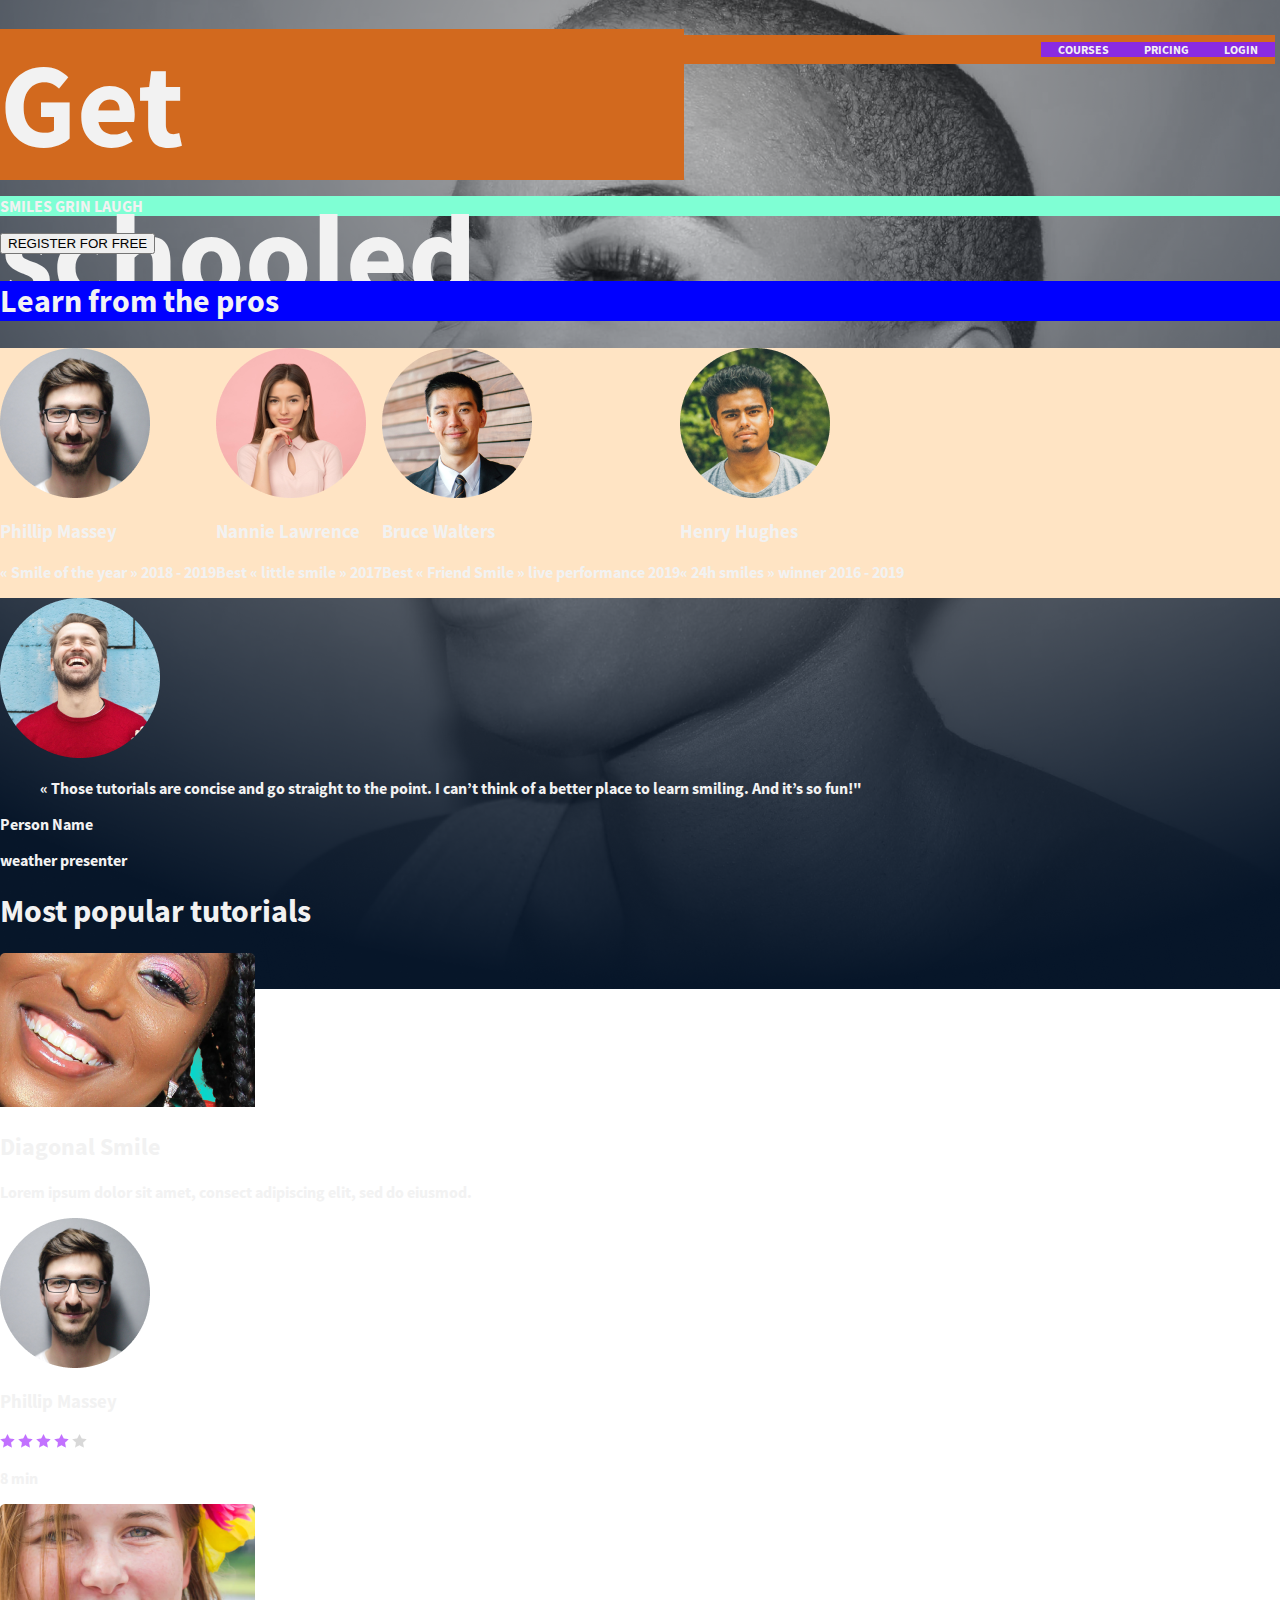
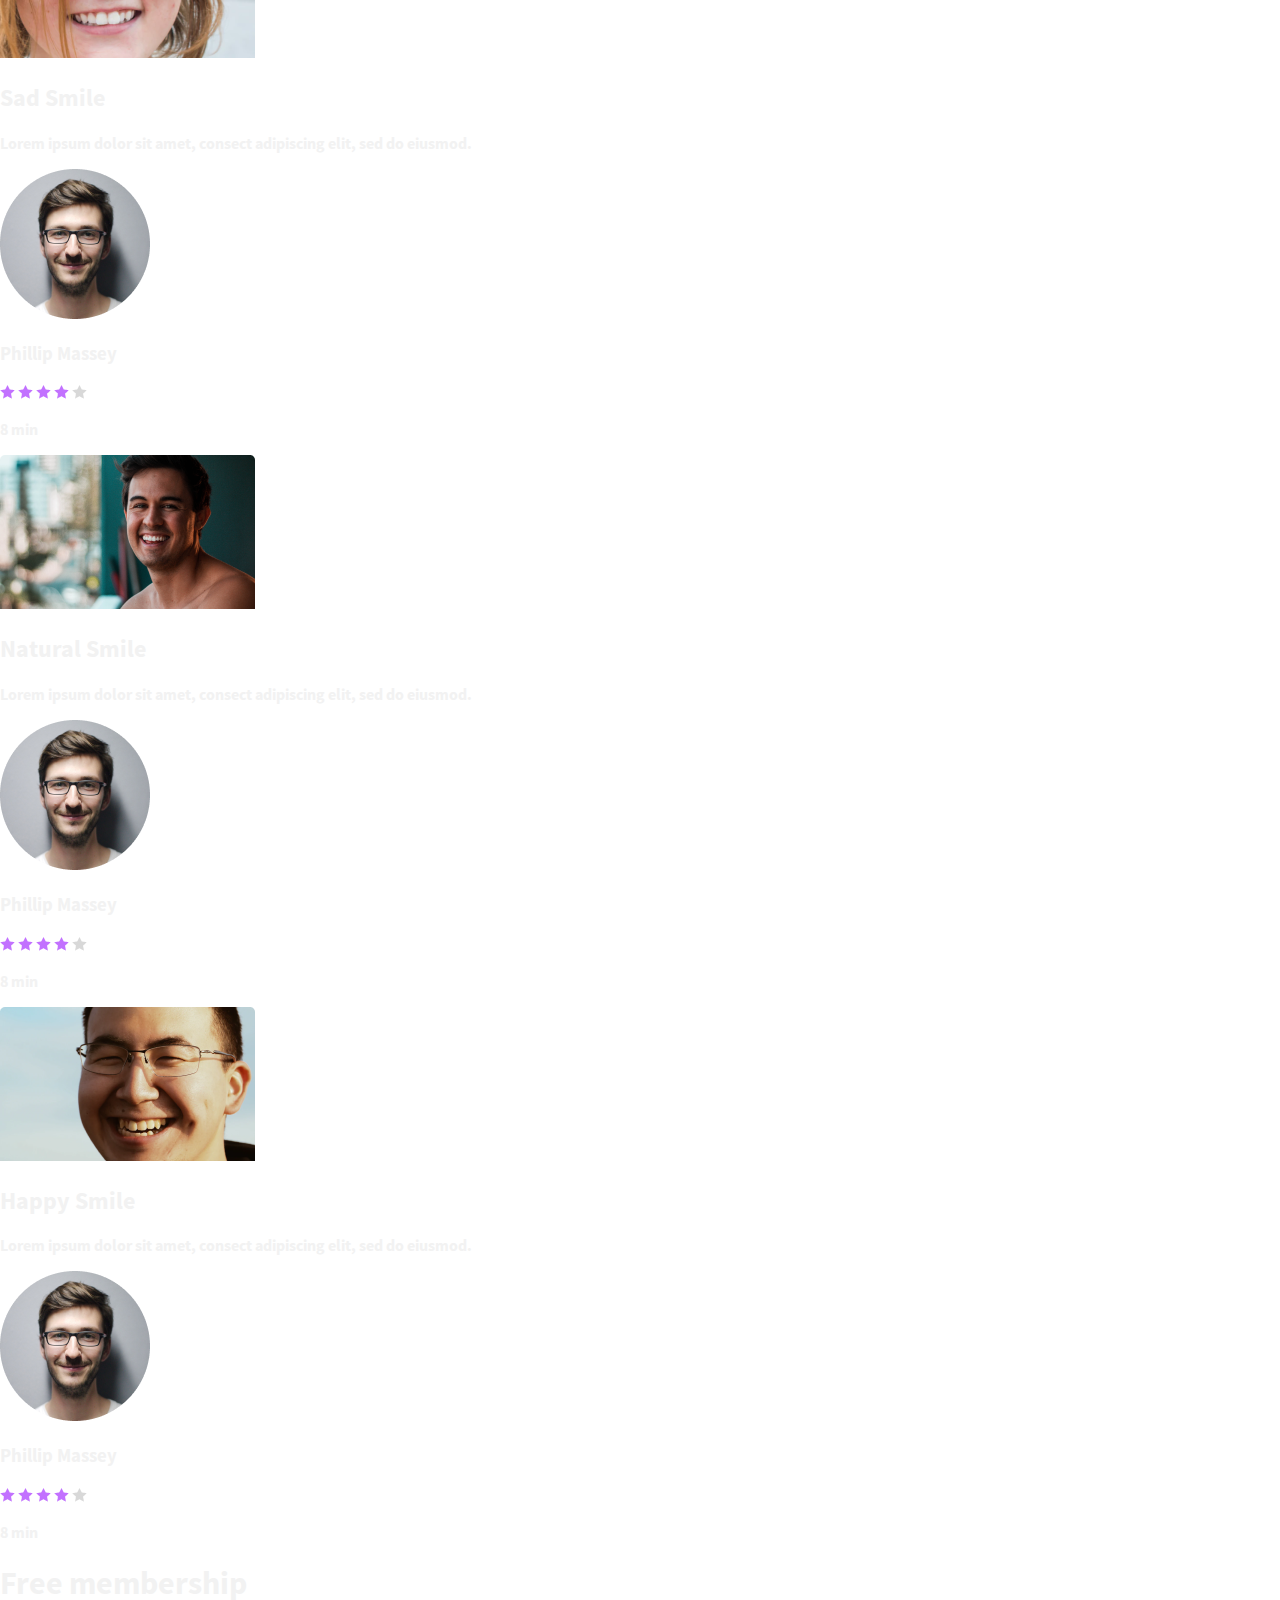
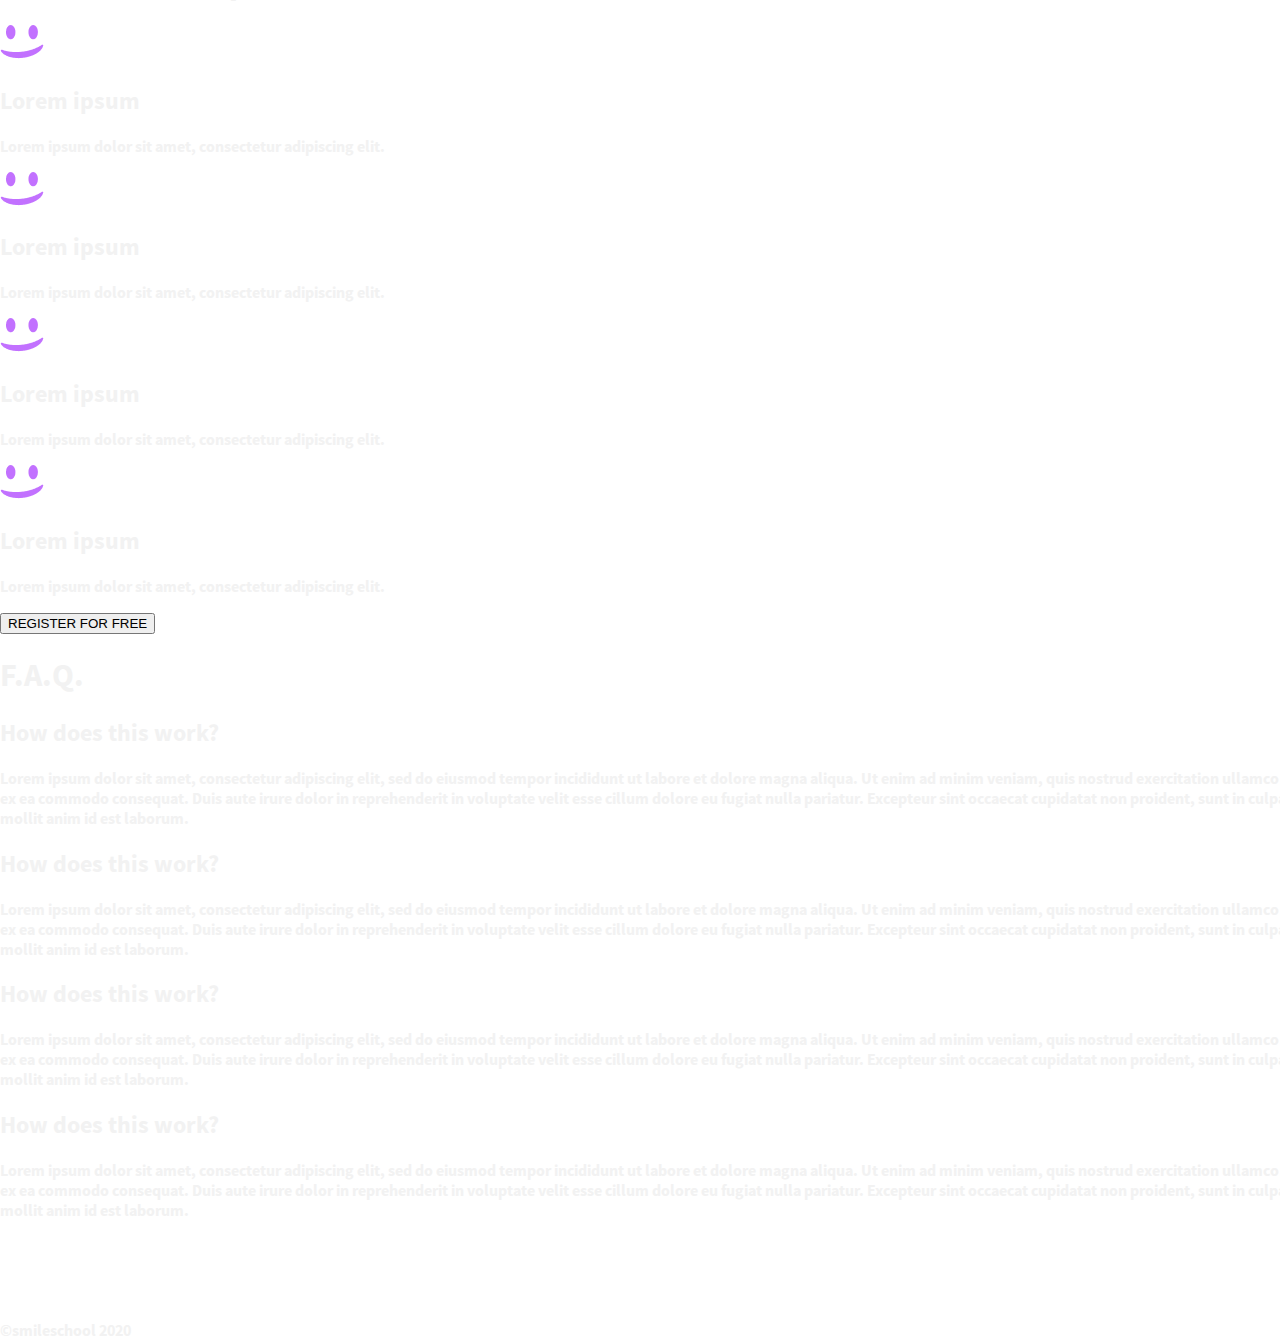
==== css_advanced/index.html @ f4c6dc1b "update styles.css and html for header and banner" ====
<!DOCTYPE html>
<html lang="fr" dir="ltr">

<head>
        <title>Smile School</title>
        <link rel="stylesheet" href="styles.css">
</head>

<body>

    <header class="header">
        <div>
            <!-- Logo -->
            <a href=https://www.figma.com/file/XrEAsu1vQj5fhVaNG38d2W/Homepage?type=design&node-id=0-1&mode=design title="Logo" target="_blank"> <img src="./img/logo.png"/></a>
            </a>
        </div>

        <div class="menu">
            <!-- Link1 -->
            <a href="https://www.holbertonschool.fr/programme/specialisations" target="_blank">COURSES</a>
            <!-- Link2 -->
            <a href="https://www.holbertonschool.fr/emploi-financement" target="_blank">PRICING</a>
            <!-- Link3 -->
            <a href="https://www.holbertonschool.fr/rejoindre-laventure" target="_blank">LOGIN</a>
        </div>

    </header>

    <main>
        <section class="banner">
            <div>
                    <h1 class="title120">Get schooled</h1>
                    <p class="words">SMILES GRIN LAUGH</p>
                    <button class="register" type="button">REGISTER FOR FREE</button>
            </div>

            <div>
                    <h2 class="title32">Learn from the pros</h2>
                    <div class="pros">
                        <div>
                            <img src="./img/avatar.png" alt="Phillip Massey">
                            <h3>Phillip Massey</h3>
                            <p>« Smile of the year » 2018 - 2019</p>
                        </div>
                        <div>
                            <img src="./img/avatar (1).png" alt="Nannie Lawrence">
                            <h3>Nannie Lawrence</h3>
                            <p>Best « little smile » 2017</p>
                        </div>
                        <div>
                            <img src="./img/avatar (2).png" alt="Bruce Walters">
                            <h3>Bruce Walters</h3>
                            <p>Best « Friend Smile » live performance 2019</p>
                        </div>
                        <div>
                            <img src="./img/avatar (3).png" alt="Henry Hughes">
                            <h3>Henry Hughes</h3>
                            <p>« 24h smiles » winner 2016 - 2019</p>
                        </div>
                    </div>
            </div>
        </section>

        <section class="quote">
            <div>
                <img src="./img/avatar (4).png" alt="Person Name">
                <div>
                    <blockquote>« Those tutorials are concise and go straight to the point. I can’t think of a better place to learn smiling. And it’s so fun!"</blockquote>
                    <p>Person Name</p>
                    <p>weather presenter</p>
                </div>
            </div>
        </section>

        <section class="videos">

        <h1>Most popular tutorials</h1>
        <div>
            <div class="video">
                <img src="./img/preview.png" alt="Diagonal Smile">
                <h2>Diagonal Smile</h2>
                <p>Lorem ipsum dolor sit amet, consect adipiscing elit, sed do eiusmod.</p>
                <div class ="Author">
                    <img src="./img/avatar.png" alt="Phillip Massey">
                    <h3>Phillip Massey</h3>
                </div>
                <div class="rating">
                    <div class="img stars">
                        <img src="./img/Star_1.png" alt="Star_1">
                        <img src="./img/Star_2.png" alt="Star_2">
                        <img src="./img/Star_3.png" alt="Star_3">
                        <img src="./img/Star_4.png" alt="Star_4">
                        <img src="./img/Star_5.png" alt="Star_5">
                    </div>
                    <p>8 min</p>
                </div>
            </div>
            <div class="video">
                <img src="./img/preview (1).png" alt="Sad Smile">
                <h2>Sad Smile</h2>
                <p>Lorem ipsum dolor sit amet, consect adipiscing elit, sed do eiusmod.</p>
                <div class ="Author">
                    <img src="./img/avatar.png" alt="Phillip Massey">
                    <h3>Phillip Massey</h3>
                </div>
                <div class="rating">
                    <div class="img stars">
                        <img src="./img/Star_1.png" alt="Star_1">
                        <img src="./img/Star_2.png" alt="Star_2">
                        <img src="./img/Star_3.png" alt="Star_3">
                        <img src="./img/Star_4.png" alt="Star_4">
                        <img src="./img/Star_5.png" alt="Star_5">
                    </div>
                    <p>8 min</p>
                </div>
            </div>
            <div class="video">
                <img src="./img/preview (2).png" alt="Natural Smile">
                <h2>Natural Smile</h2>
                <p>Lorem ipsum dolor sit amet, consect adipiscing elit, sed do eiusmod.</p>
                <div class ="Author">
                    <img src="./img/avatar.png" alt="Phillip Massey">
                    <h3>Phillip Massey</h3>
                </div>
                <div class="rating">
                    <div class="img stars">
                        <img src="./img/Star_1.png" alt="Star_1">
                        <img src="./img/Star_2.png" alt="Star_2">
                        <img src="./img/Star_3.png" alt="Star_3">
                        <img src="./img/Star_4.png" alt="Star_4">
                        <img src="./img/Star_5.png" alt="Star_5">
                    </div>
                    <p>8 min</p>
                </div>
            </div> 
            <div class="video">
                <img src="./img/preview (3).png" alt="Happy Smile">
                <h2>Happy Smile</h2>
                <p>Lorem ipsum dolor sit amet, consect adipiscing elit, sed do eiusmod.</p>
                <div class ="Author">
                    <img src="./img/avatar.png" alt="Phillip Massey">
                    <h3>Phillip Massey</h3>
                </div>
                <div class="rating">
                    <div class="img stars">
                        <img src="./img/Star_1.png" alt="Star_1">
                        <img src="./img/Star_2.png" alt="Star_2">
                        <img src="./img/Star_3.png" alt="Star_3">
                        <img src="./img/Star_4.png" alt="Star_4">
                        <img src="./img/Star_5.png" alt="Star_5">
                    </div>
                    <p>8 min</p>
                </div>
            </div>
        </div>
        </section>

        <section class="membership">
            <h1>Free membership</h1>
            <div class="large_block">
                <div class="small_block">
                    <img src="./img/smile.png" alt="Smile">
                    <h2>Lorem ipsum</h2>
                    <p>Lorem ipsum dolor sit amet, consectetur adipiscing elit.</p>
                </div>
                <div class="small_block">
                    <img src="./img/smile.png" alt="Smile">
                    <h2>Lorem ipsum</h2>
                    <p>Lorem ipsum dolor sit amet, consectetur adipiscing elit.</p>
                </div>
                <div class="small_block">
                    <img src="./img/smile.png" alt="Smile">
                    <h2>Lorem ipsum</h2>
                    <p>Lorem ipsum dolor sit amet, consectetur adipiscing elit.</p>
                </div>
                <div class="small_block">
                    <img src="./img/smile.png" alt="Smile">
                    <h2>Lorem ipsum</h2>
                    <p>Lorem ipsum dolor sit amet, consectetur adipiscing elit.</p>
                </div>
            </div>
            <button class="register" type="button">REGISTER FOR FREE</button>
        </section>

        <section class="FAQ">
            <h1>F.A.Q.</h1>
            <div class="row_block">
                <div class="item_block">
                    <h2>How does this work?</h2>
                    <p>Lorem ipsum dolor sit amet, consectetur adipiscing elit, sed do eiusmod tempor incididunt ut labore et dolore magna aliqua. Ut enim ad minim veniam, quis nostrud exercitation ullamco laboris nisi ut aliquip ex ea commodo consequat. Duis aute irure dolor in reprehenderit in voluptate velit esse cillum dolore eu fugiat nulla pariatur. Excepteur sint occaecat cupidatat non proident, sunt in culpa qui officia deserunt mollit anim id est laborum.</p>
                </div>
                <div class="item_block">
                    <h2>How does this work?</h2>
                    <p>Lorem ipsum dolor sit amet, consectetur adipiscing elit, sed do eiusmod tempor incididunt ut labore et dolore magna aliqua. Ut enim ad minim veniam, quis nostrud exercitation ullamco laboris nisi ut aliquip ex ea commodo consequat. Duis aute irure dolor in reprehenderit in voluptate velit esse cillum dolore eu fugiat nulla pariatur. Excepteur sint occaecat cupidatat non proident, sunt in culpa qui officia deserunt mollit anim id est laborum.</p>
                </div>
            </div>
            <div class="row_block">
                <div class="item_block">
                    <h2>How does this work?</h2>
                    <p>Lorem ipsum dolor sit amet, consectetur adipiscing elit, sed do eiusmod tempor incididunt ut labore et dolore magna aliqua. Ut enim ad minim veniam, quis nostrud exercitation ullamco laboris nisi ut aliquip ex ea commodo consequat. Duis aute irure dolor in reprehenderit in voluptate velit esse cillum dolore eu fugiat nulla pariatur. Excepteur sint occaecat cupidatat non proident, sunt in culpa qui officia deserunt mollit anim id est laborum.</p>
                </div>
                <div class="item_block">
                    <h2>How does this work?</h2>
                    <p>Lorem ipsum dolor sit amet, consectetur adipiscing elit, sed do eiusmod tempor incididunt ut labore et dolore magna aliqua. Ut enim ad minim veniam, quis nostrud exercitation ullamco laboris nisi ut aliquip ex ea commodo consequat. Duis aute irure dolor in reprehenderit in voluptate velit esse cillum dolore eu fugiat nulla pariatur. Excepteur sint occaecat cupidatat non proident, sunt in culpa qui officia deserunt mollit anim id est laborum.</p>
                </div>
            </div>
        </section>
    </main>
    <footer class="footer">
        <div class="footer_block">
            <div class="footer_content">
                <img src="./img/logo.png" alt="logo">
                <div class="social_network">
                    <a href="https://www.facebook.com/"><img src="./img/Combined Shape.png" alt="facebook"></a>
                    <a href="https://twitter.com/"><img src="./img/Combined Shape (1).png" alt="twitter"></a>
                    <a href="https://www.instagram.com/"><img src="./img/Instagram_White.png" alt="instagram"></a>
                </div>
                <p>©smileschool 2020</p>
            </div>
        </div>
    </footer>
</body>

</html>
---- css_advanced/styles.css ----
@font-face { font-family: Source Sans Pro; src: url('./fonts/SourceSansPro-Bold.otf'); }
@font-face { font-family: SpinCycle; src: url('./fonts/spincycle_ot.otf'); }


body {
    background-image: url(./img/Object.png);
    background-repeat: no-repeat;
    height: 1093px;
    width: 1440px;
    font-family: 'Source Sans Pro';
    color: #F2F2F2;
    margin: 0 auto;
}

header {
    display: flex;
    position: relative;
    justify-content: space-between;
    top:35.02px;
    left:171.59px;
    width:1103.41px;
    height: 29.46px;
    background-color:chocolate;
}

header a {
    text-decoration: none;
    font-family: 'Source Sans Pro';
    color: #F2F2F2;
    font-size: 12px;
}

header .menu {
    height:15px;
    width: 234px;
    display: flex;
    justify-content: space-around;
    background-color: blueviolet;
    place-self: center end;
}


.banner {
    display: flex;
    justify-content: center;
    position: relative;
    /*background-color: blueviolet;*/
    flex-direction: column;
}

.banner .title120 {
    margin-top: 0px;
    margin-bottom: 0px;
    top: 220px;
    left: 377px;
    width: 684px;
    height: 151px;
    font-size: 120px;
    background-color:chocolate;
}

.banner .words{
    background-color: aquamarine;
}

.banner .pros{
    display: flex;
    background-color: bisque;
    flex-direction:row;
}

.banner .title32 {
    font-size: 32px;
    background-color: blue;
}
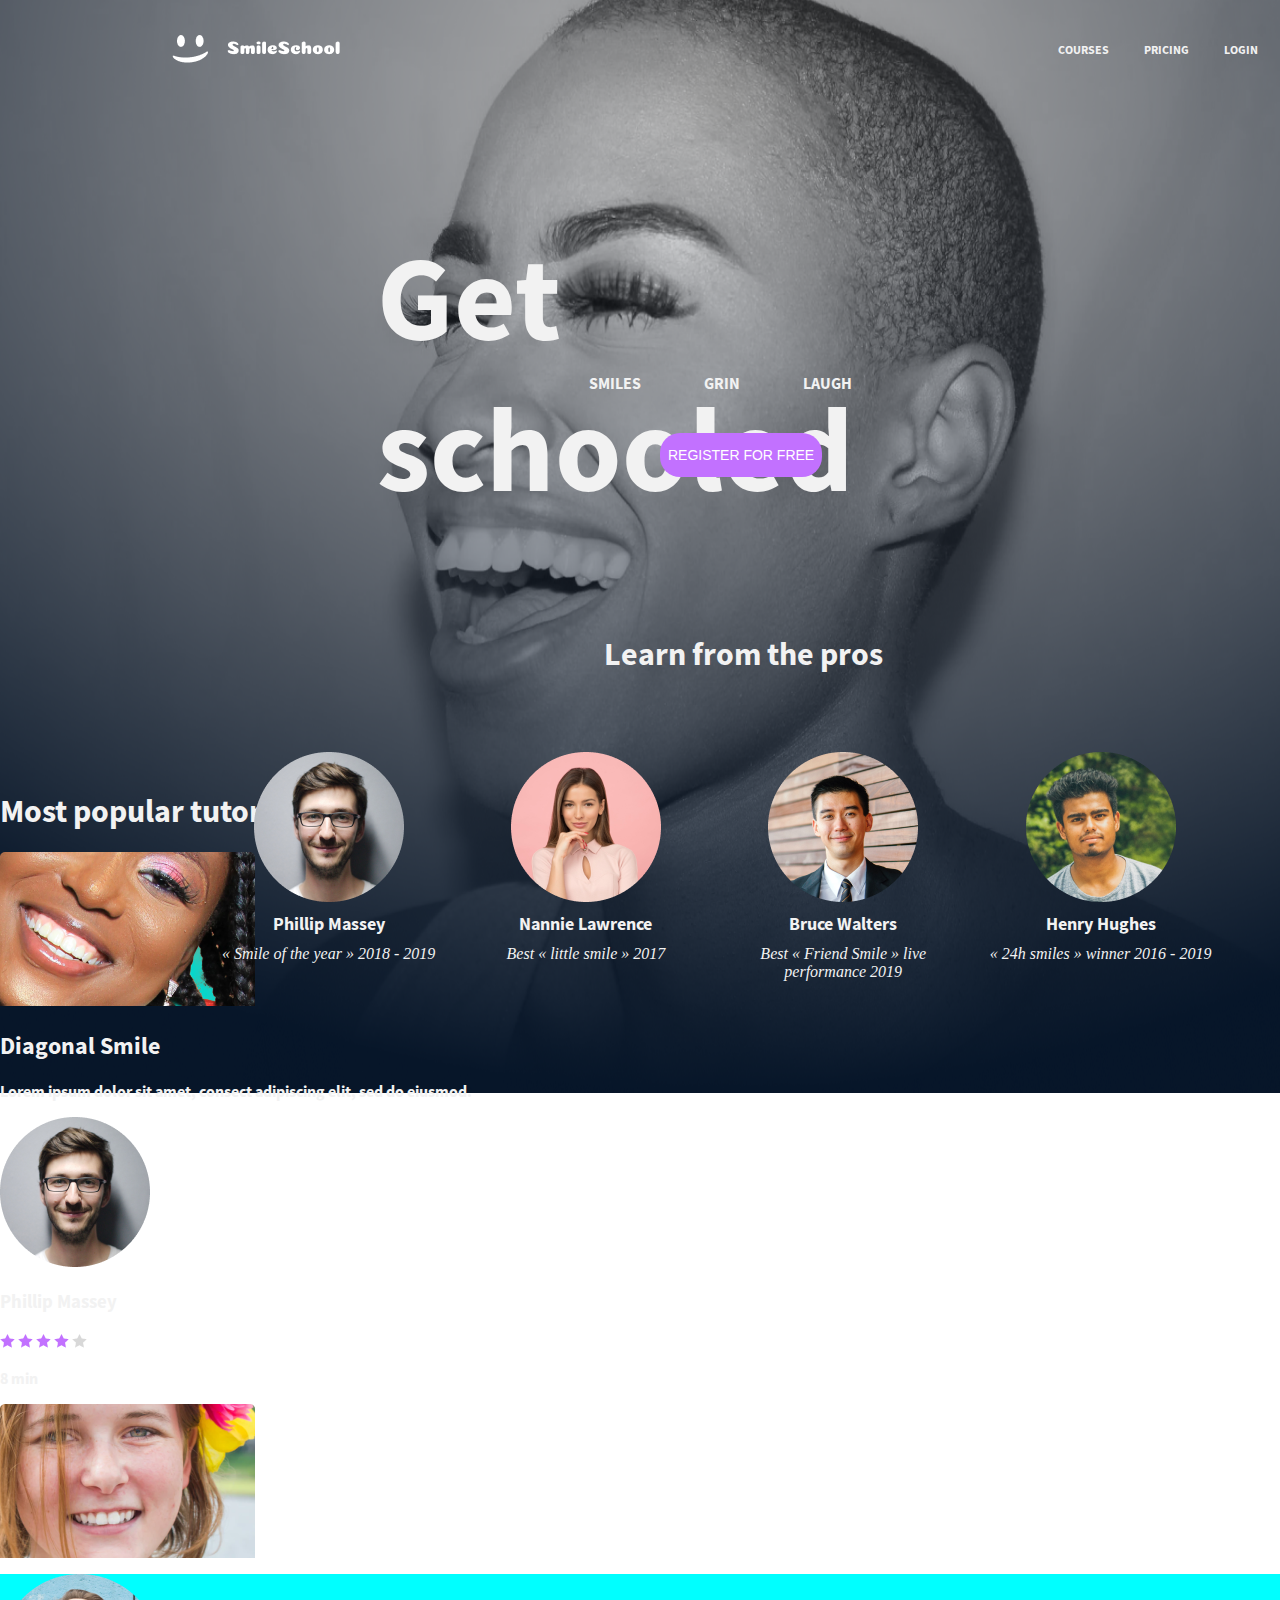
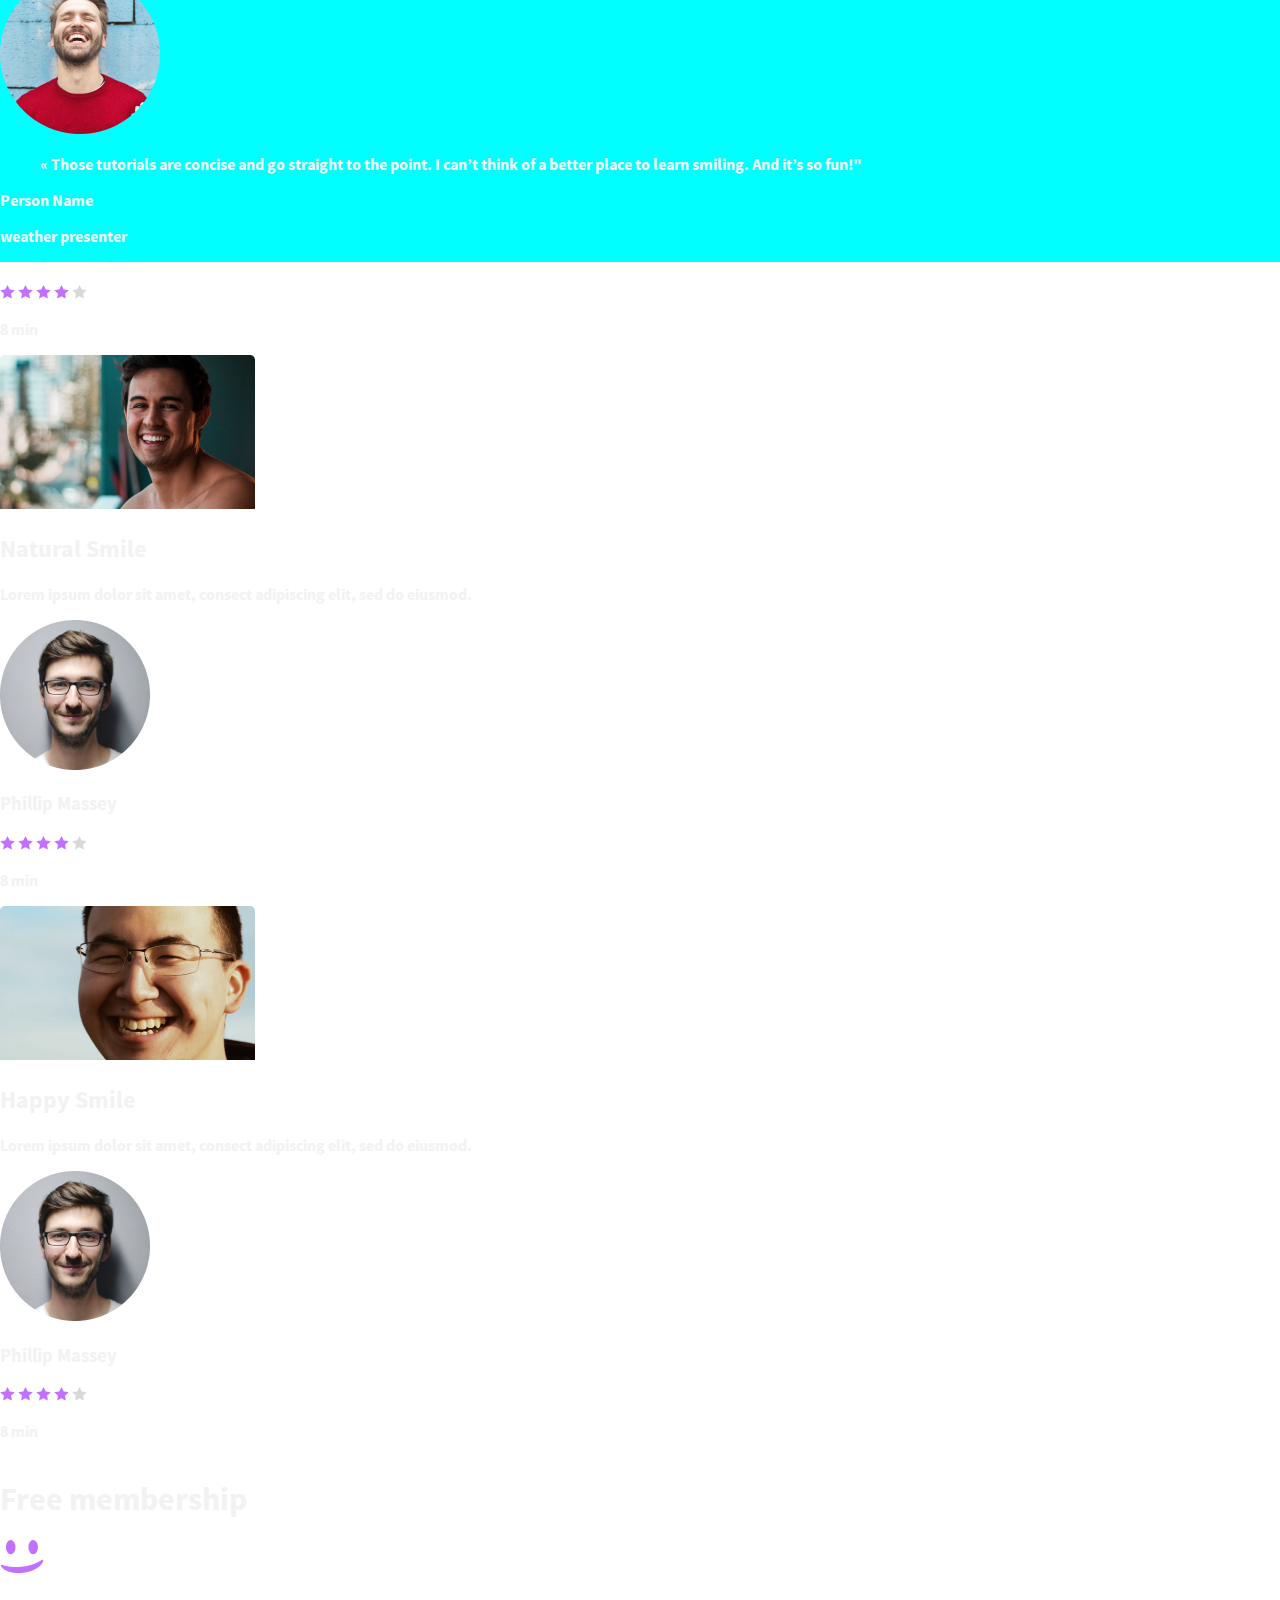
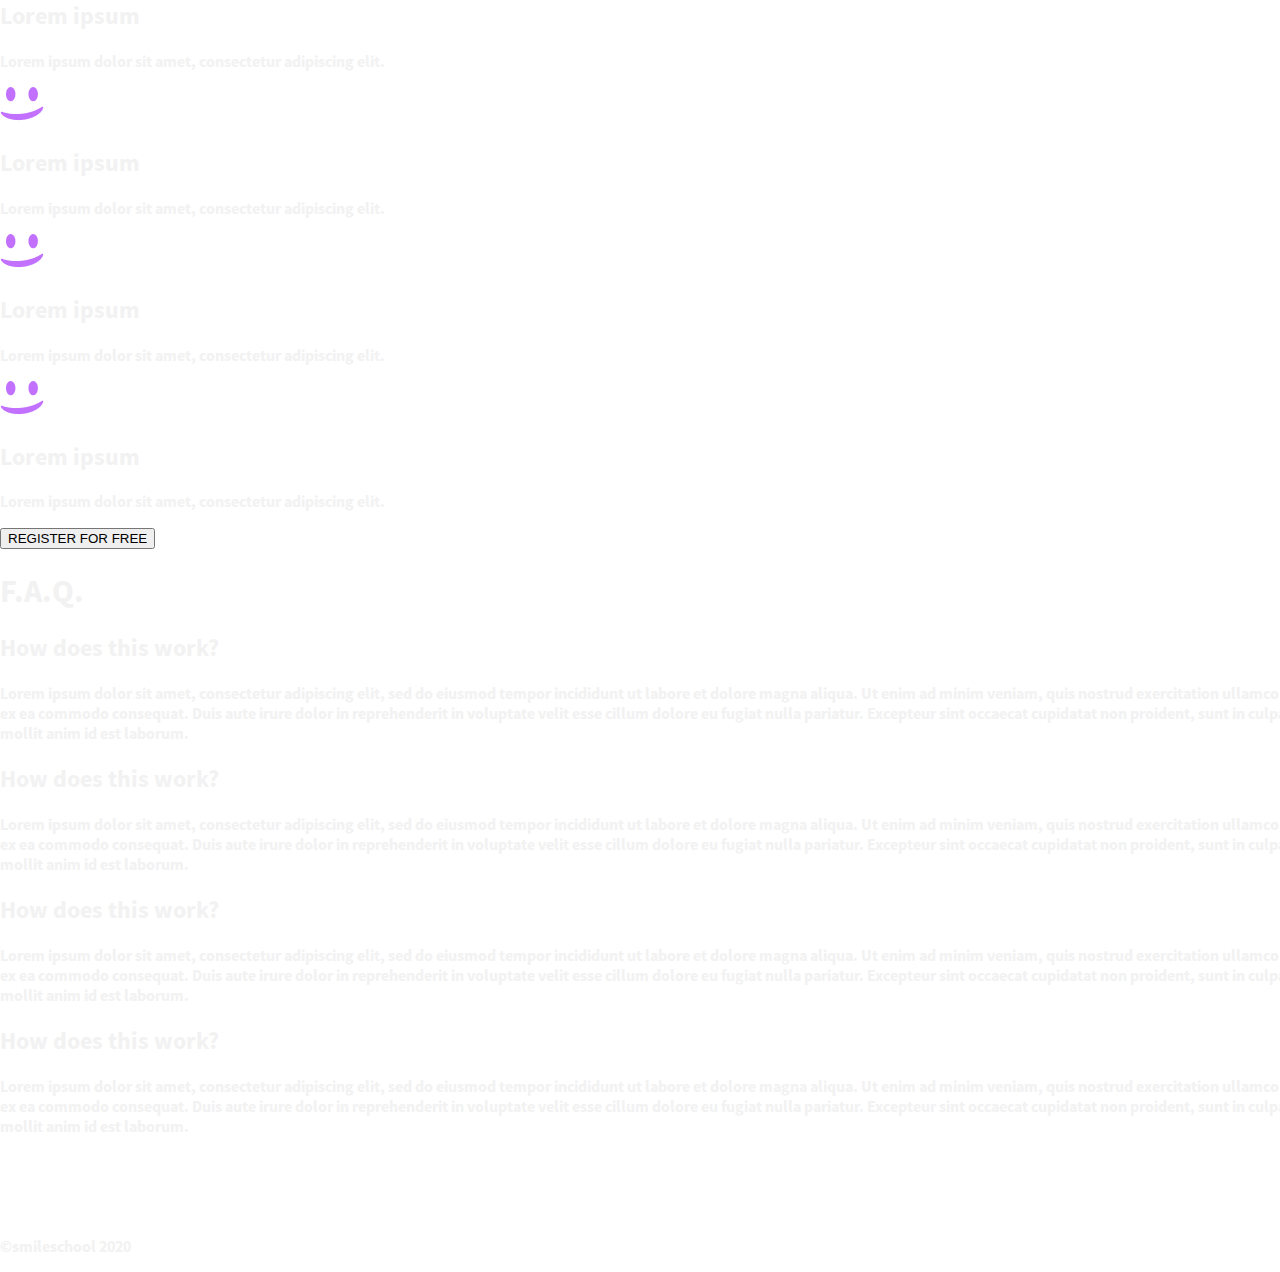
==== commit e990a2d0: "update ifiles for styles of header and banner" ====
--- a/css_advanced/index.html
+++ b/css_advanced/index.html
@@ -28,7 +28,7 @@
 
     <main>
         <section class="banner">
-            <div>
+            <div class="top">
                     <h1 class="title120">Get schooled</h1>
                     <p class="words">SMILES GRIN LAUGH</p>
                     <button class="register" type="button">REGISTER FOR FREE</button>
@@ -37,23 +37,23 @@
             <div>
                     <h2 class="title32">Learn from the pros</h2>
                     <div class="pros">
-                        <div>
-                            <img src="./img/avatar.png" alt="Phillip Massey">
+                        <div class="pro0">
+                            <img src="./img/avatar.png" class="img_pro">
                             <h3>Phillip Massey</h3>
                             <p>« Smile of the year » 2018 - 2019</p>
                         </div>
-                        <div>
-                            <img src="./img/avatar (1).png" alt="Nannie Lawrence">
+                        <div class="pro1">
+                            <img src="./img/avatar (1).png" class="img_pro">
                             <h3>Nannie Lawrence</h3>
                             <p>Best « little smile » 2017</p>
                         </div>
-                        <div>
-                            <img src="./img/avatar (2).png" alt="Bruce Walters">
+                        <div class="pro2">
+                            <img src="./img/avatar (2).png" class="img_pro">
                             <h3>Bruce Walters</h3>
                             <p>Best « Friend Smile » live performance 2019</p>
                         </div>
-                        <div>
-                            <img src="./img/avatar (3).png" alt="Henry Hughes">
+                        <div class="pro3">
+                            <img src="./img/avatar (3).png" class="img_pro">
                             <h3>Henry Hughes</h3>
                             <p>« 24h smiles » winner 2016 - 2019</p>
                         </div>
--- a/css_advanced/styles.css
+++ b/css_advanced/styles.css
@@ -5,11 +5,17 @@
 body {
     background-image: url(./img/Object.png);
     background-repeat: no-repeat;
-    height: 1093px;
-    width: 1440px;
+    background-size: 1440px 1093px;
     font-family: 'Source Sans Pro';
     color: #F2F2F2;
-    margin: 0 auto;
+    margin: 0px;
+}
+
+main {
+    width: 1440px;
+    display: flex;
+    flex-direction: column;
+    position: relative;
 }
 
 header {
@@ -20,11 +26,11 @@
     left:171.59px;
     width:1103.41px;
     height: 29.46px;
-    background-color:chocolate;
 }
 
+a {text-decoration: none;}  
+
 header a {
-    text-decoration: none;
     font-family: 'Source Sans Pro';
     color: #F2F2F2;
     font-size: 12px;
@@ -35,41 +41,104 @@
     width: 234px;
     display: flex;
     justify-content: space-around;
-    background-color: blueviolet;
     place-self: center end;
 }
 
-
 .banner {
-    display: flex;
-    justify-content: center;
     position: relative;
-    /*background-color: blueviolet;*/
-    flex-direction: column;
+    top: 193px;
+    left: 0px;
+    margin: 0px;
+    padding: 0px;
 }
 
 .banner .title120 {
-    margin-top: 0px;
-    margin-bottom: 0px;
-    top: 220px;
+    position: relative;
     left: 377px;
+    margin: 0px;
     width: 684px;
     height: 151px;
     font-size: 120px;
-    background-color:chocolate;
+    font-weight: 700;
 }
 
-.banner .words{
-    background-color: aquamarine;
+.banner .words {
+    text-align: center;
+    margin: 0;
+    word-spacing: 60px;
+    margin-top: 0px;
+    font-size: 16px;
+    font-weight: bold;
+}
+
+.banner .register {
+    position: relative;
+    align-items: center;
+    top: 40px;
+    left: 660.08px;
+    width: 162px;
+    height: 44px;
+    font-size: 14px;
+    margin: 0px;
+    border: 0px;
+    border-radius: 20px;
+    padding: 0px;
+    color: #FFFFFF;
+    background-color: #C271FF;
+
+}
+
+.banner .title32 {
+    text-align: center;
+    top: 412px;
+    left: 562.58px;
+    position: absolute;
+    margin: 0px;
+    height: 40px;
+    width: 361px;
+    font-size: 32px;
 }
 
 .banner .pros{
     display: flex;
-    background-color: bisque;
-    flex-direction:row;
+    justify-content: space-between;
+    position: relative;
+    top: 315px;
+    left: 210.08px;
+    height: 237px;
+    width: 1009px;
 }
 
-.banner .title32 {
-    font-size: 32px;
-    background-color: blue;
+.banner .pros .pro0, .pro1, .pro2, .pro3 {
+    text-align: center;
+    display: flex;
+    flex-direction: column;
+    align-items: center;
+    justify-content: space-between;
+    width: 237px;
+    height: 150px;
+}
+
+.pros p {
+    margin: 0px;
+    padding: 0px;
+    font-size: 16px;
+    font-style: italic;
+    font-weight: 100;
+    font-family: 'Source Sans Pro Light';
+}
+
+.pros h3 {
+    margin: 10px;
+    padding: 0px;
+    font-size: 18px;
+}
+
+.quote {
+    display:flex;
+    flex-direction: rows;
+    background-color: aqua;
+    top: 1093px;
+    position:relative;
+    margin:0px;
 }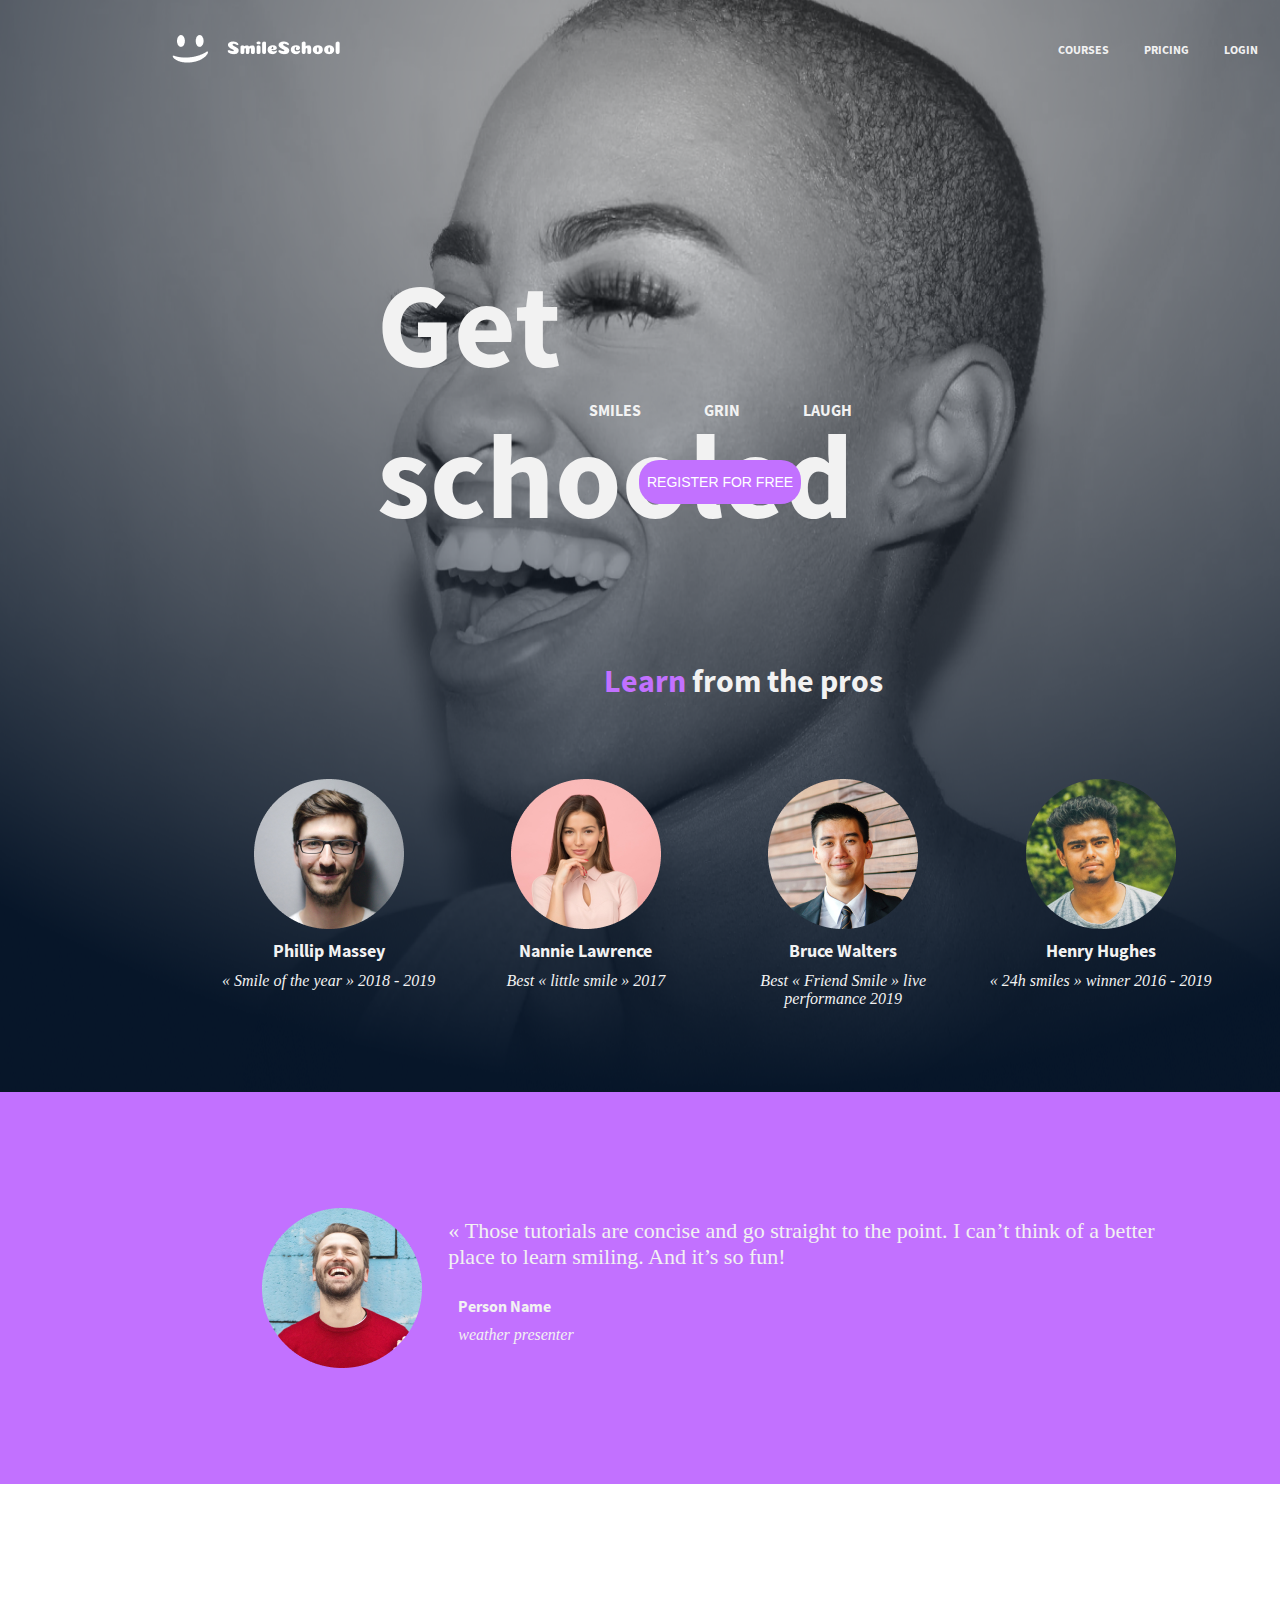
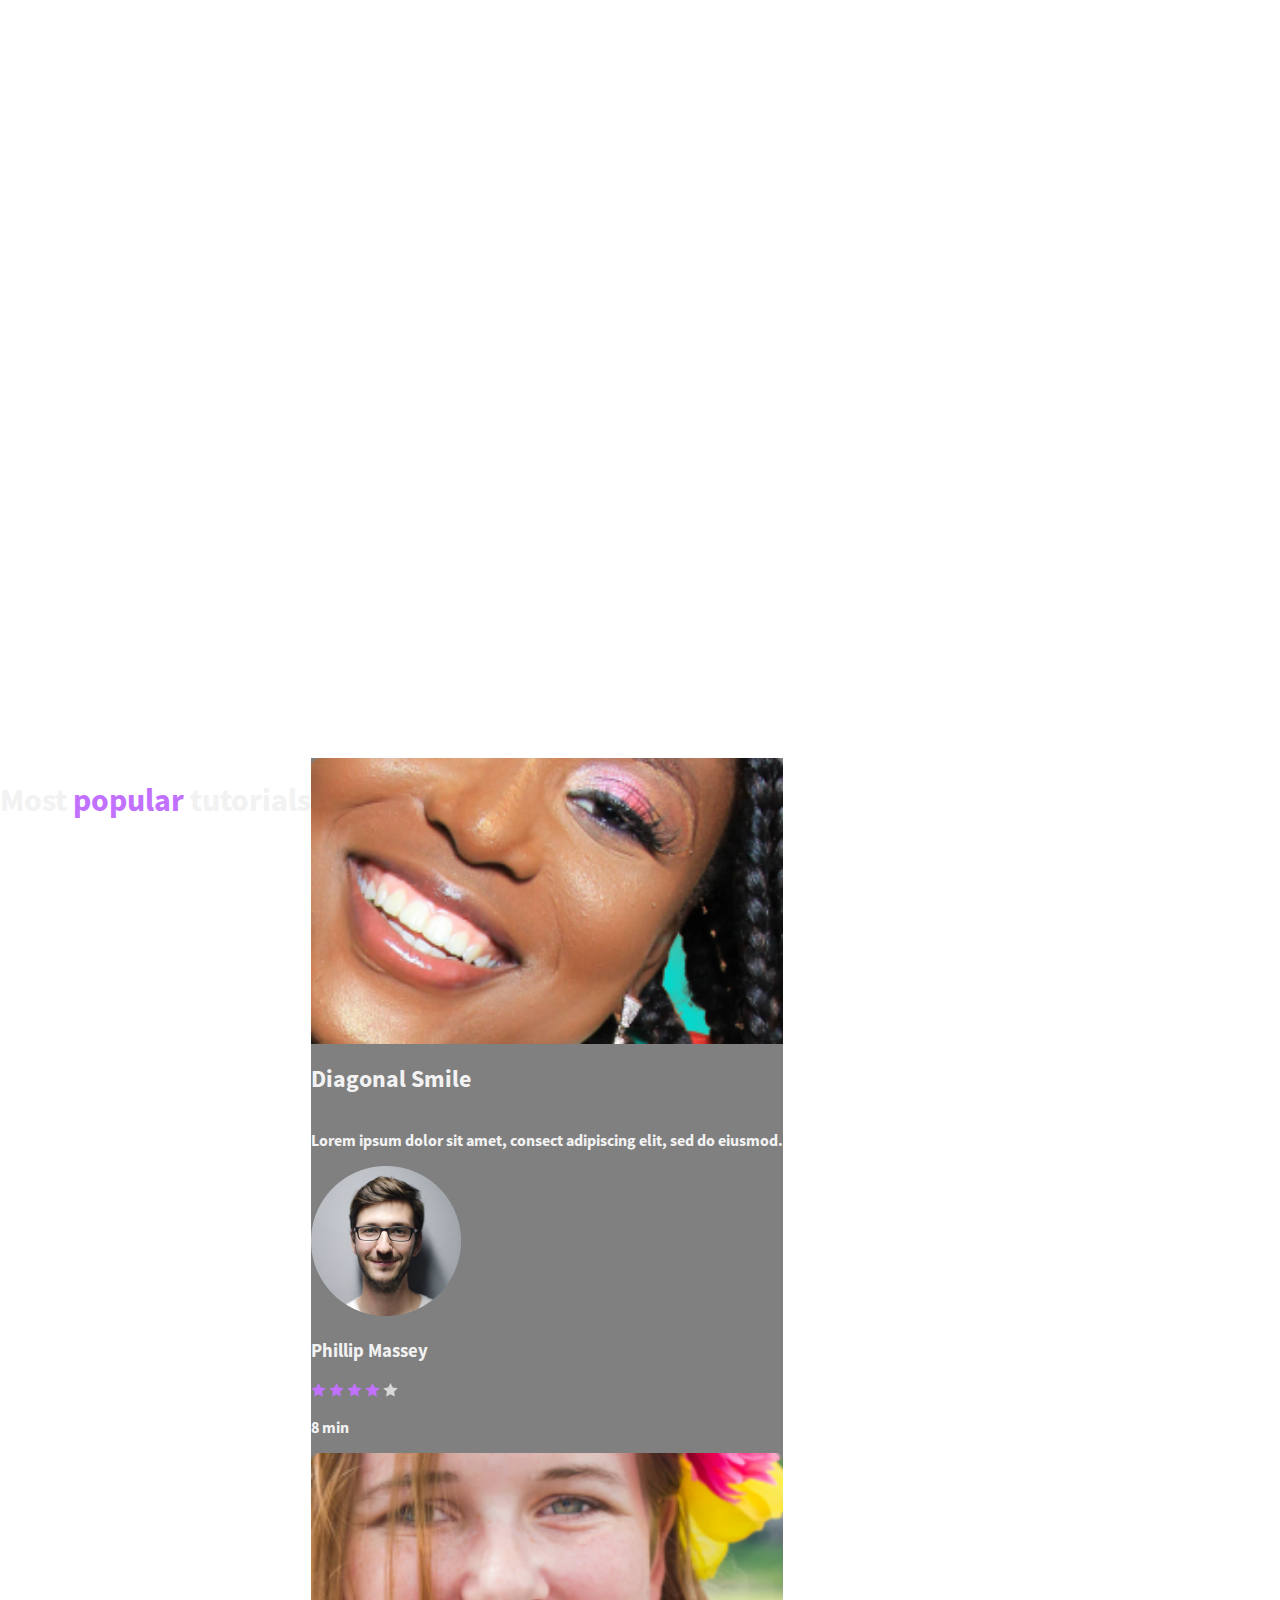
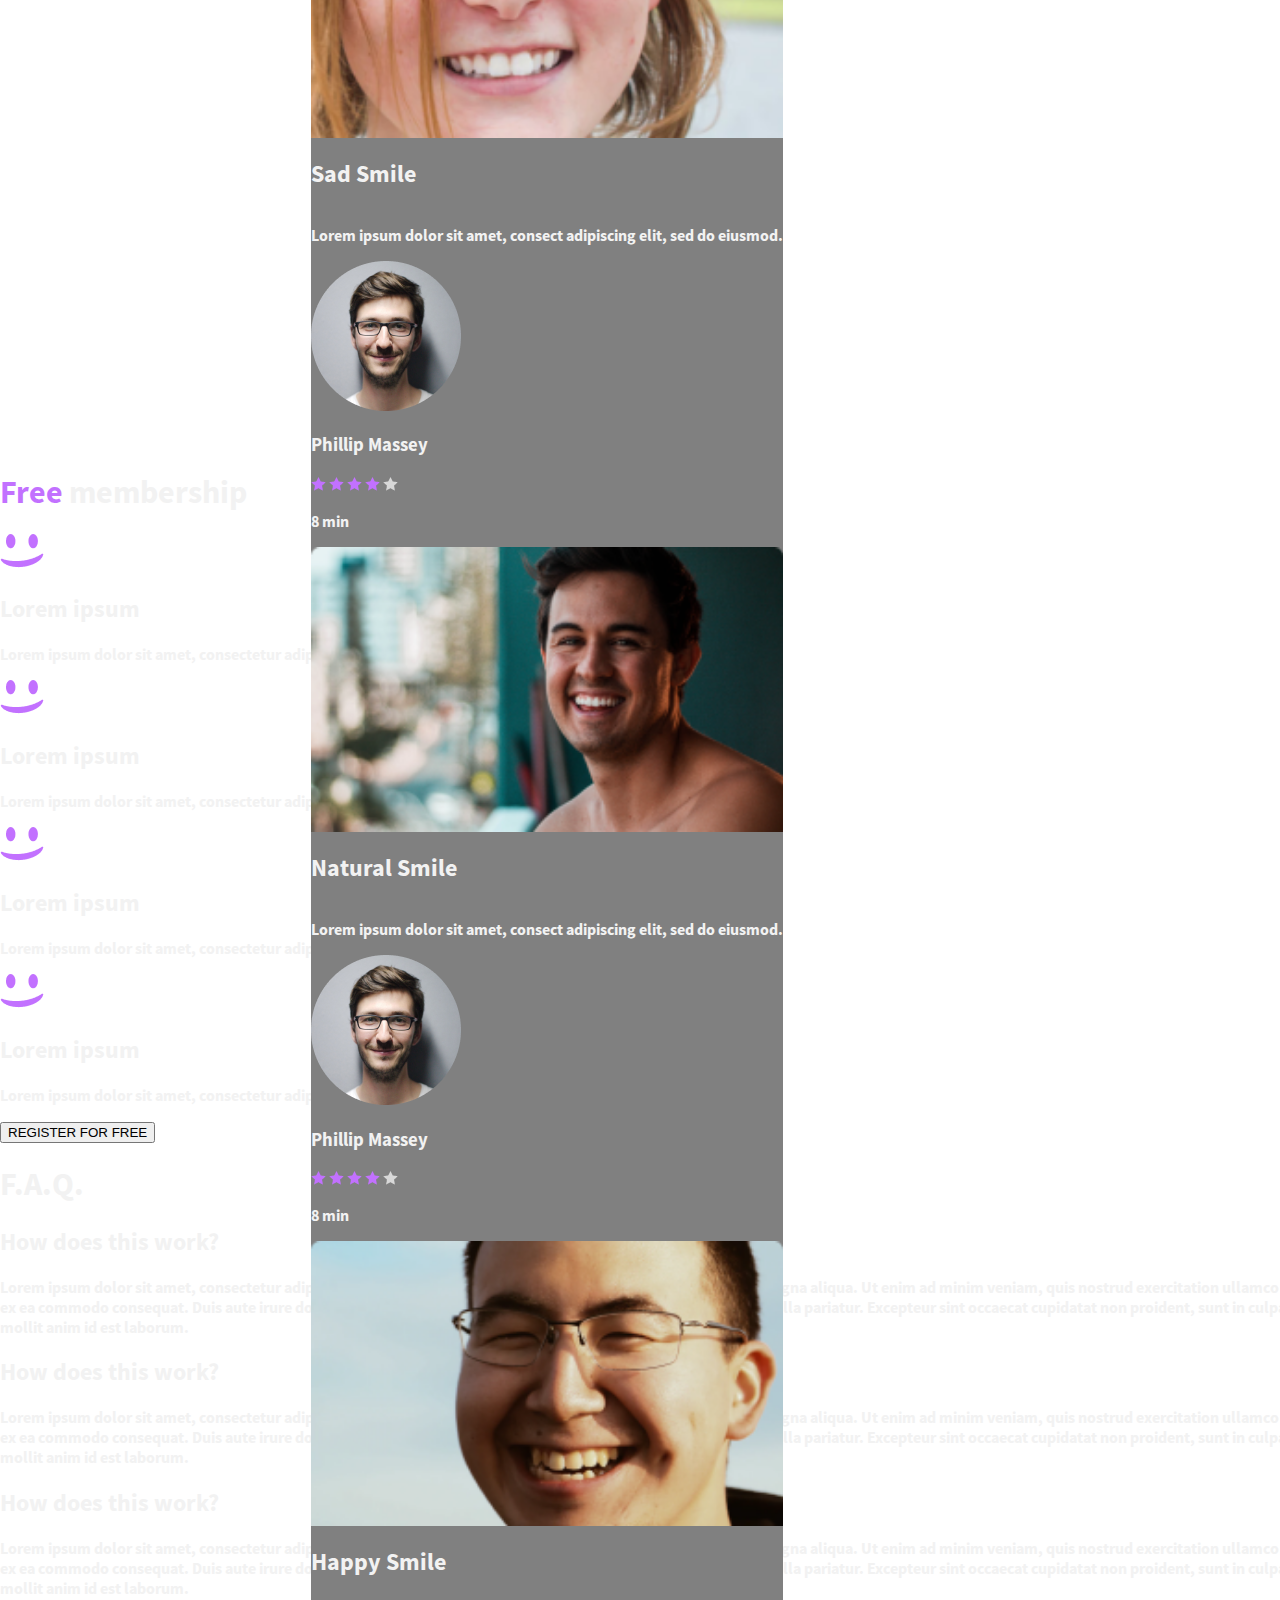
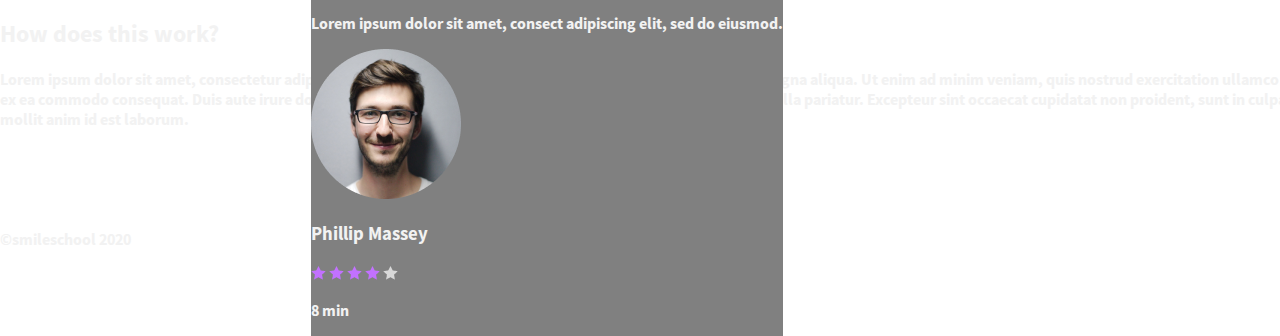
==== commit 3ba91e58: "add style for quote and correct small thing in header" ====
--- a/css_advanced/index.html
+++ b/css_advanced/index.html
@@ -35,7 +35,7 @@
             </div>
 
             <div>
-                    <h2 class="title32">Learn from the pros</h2>
+                    <h2 class="title32"><span>Learn</span> from the pros</h2>
                     <div class="pros">
                         <div class="pro0">
                             <img src="./img/avatar.png" class="img_pro">
@@ -62,19 +62,19 @@
         </section>
 
         <section class="quote">
-            <div>
-                <img src="./img/avatar (4).png" alt="Person Name">
-                <div>
-                    <blockquote>« Those tutorials are concise and go straight to the point. I can’t think of a better place to learn smiling. And it’s so fun!"</blockquote>
-                    <p>Person Name</p>
-                    <p>weather presenter</p>
+            <div class="img_and_text">
+                <img src="./img/avatar (4).png" class="weather_presenter">
+                <div class="text">
+                    <blockquote class="blockquote">« Those tutorials are concise and go straight to the point. I can’t think of a better place to learn smiling. And it’s so fun!</blockquote>
+                    <p class="person_name">Person Name</p>
+                    <p class="job"><i>weather presenter</i></p>
                 </div>
             </div>
         </section>
 
         <section class="videos">
 
-        <h1>Most popular tutorials</h1>
+        <h1>Most <span>popular</span> tutorials</h1>
         <div>
             <div class="video">
                 <img src="./img/preview.png" alt="Diagonal Smile">
@@ -156,7 +156,7 @@
         </section>
 
         <section class="membership">
-            <h1>Free membership</h1>
+            <h1><span>Free</span> membership</h1>
             <div class="large_block">
                 <div class="small_block">
                     <img src="./img/smile.png" alt="Smile">
--- a/css_advanced/styles.css
+++ b/css_advanced/styles.css
@@ -9,6 +9,7 @@
     font-family: 'Source Sans Pro';
     color: #F2F2F2;
     margin: 0px;
+    width: 1440px
 }
 
 main {
@@ -46,7 +47,7 @@
 
 .banner {
     position: relative;
-    top: 193px;
+    top: 220px;
     left: 0px;
     margin: 0px;
     padding: 0px;
@@ -75,7 +76,7 @@
     position: relative;
     align-items: center;
     top: 40px;
-    left: 660.08px;
+    left: 639.08px;
     width: 162px;
     height: 44px;
     font-size: 14px;
@@ -85,10 +86,10 @@
     padding: 0px;
     color: #FFFFFF;
     background-color: #C271FF;
-
 }
 
 .banner .title32 {
+    font-family: "Source sans Pro";
     text-align: center;
     top: 412px;
     left: 562.58px;
@@ -97,6 +98,11 @@
     height: 40px;
     width: 361px;
     font-size: 32px;
+}
+
+span {
+    color: #C271FF;
+    font-weight: bold;
 }
 
 .banner .pros{
@@ -136,9 +142,60 @@
 
 .quote {
     display:flex;
-    flex-direction: rows;
-    background-color: aqua;
-    top: 1093px;
+    width: 1440px;
+    height:392px;
+    position: relative;
+    top: 611px;
+    margin: 0px;
+    background-color: #C271FF;
+    justify-content: space-around;
+    place-self: center end;
+}
+
+.quote .img_and_text {
+    display: flex;
+    justify-content: space-around;
+    place-self: center end;
+    width: 943px;
+}
+
+.quote .text {
+    /* background-color: darkslategrey; */
+    width: 730px;
+    height: 158px;
+    margin: 0px;
+    padding: 0px;
+}
+
+.quote .blockquote {
     position:relative;
-    margin:0px;
+    width: 730px;
+    height: 68px;
+    margin: 0px;
+    margin-top: 10px;
+    font-size: 22px;
+    font-family: "Source sans Pro Regular";
+    font-weight: lighter;
+    
+}
+
+.job, .person_name {
+    margin: 10px;
+    font-weight: normal;
+}
+
+.job {
+    font-family: "Source sans Pro Light";
+}
+
+.videos {
+    display: flex;
+    position: relative;
+    top: 1485px;
+}
+
+.videos .video {
+    display: flex;
+    flex-direction: column;
+    background-color: grey;
 }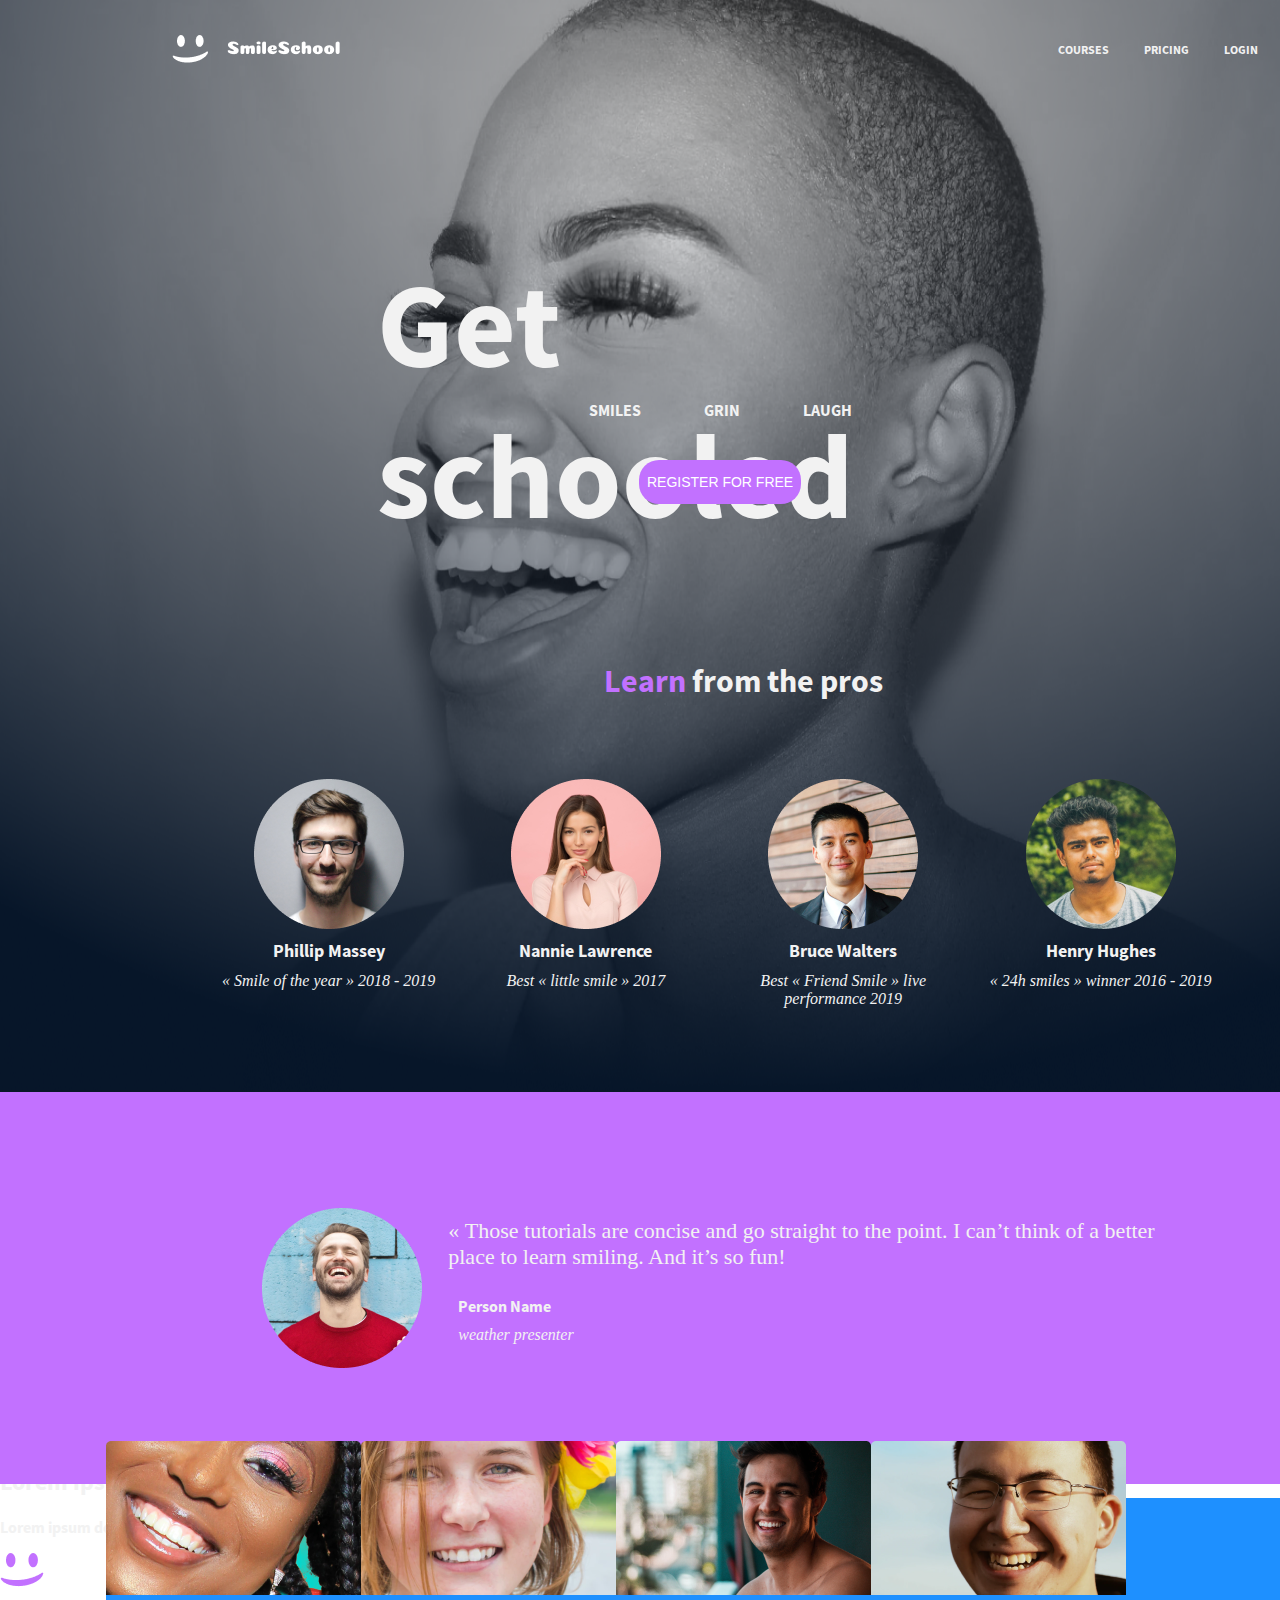
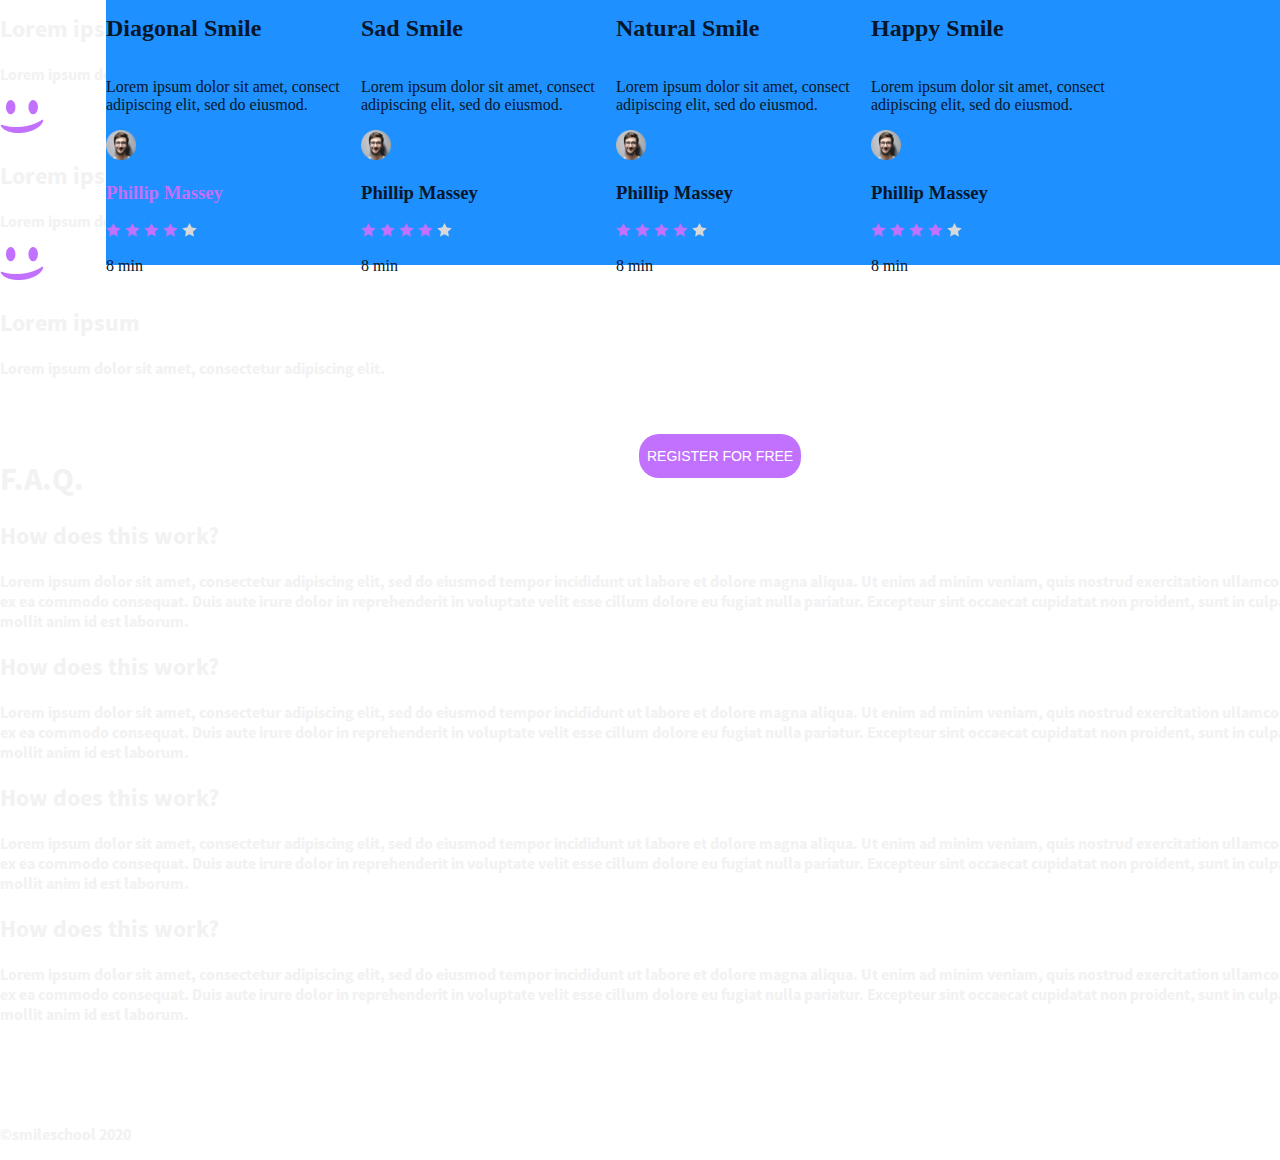
==== commit 72fbb9f7: "begin style for tutorials part'" ====
--- a/css_advanced/index.html
+++ b/css_advanced/index.html
@@ -72,87 +72,87 @@
             </div>
         </section>
 
-        <section class="videos">
-
-        <h1>Most <span>popular</span> tutorials</h1>
-        <div>
-            <div class="video">
-                <img src="./img/preview.png" alt="Diagonal Smile">
-                <h2>Diagonal Smile</h2>
-                <p>Lorem ipsum dolor sit amet, consect adipiscing elit, sed do eiusmod.</p>
-                <div class ="Author">
-                    <img src="./img/avatar.png" alt="Phillip Massey">
-                    <h3>Phillip Massey</h3>
-                </div>
-                <div class="rating">
-                    <div class="img stars">
-                        <img src="./img/Star_1.png" alt="Star_1">
-                        <img src="./img/Star_2.png" alt="Star_2">
-                        <img src="./img/Star_3.png" alt="Star_3">
-                        <img src="./img/Star_4.png" alt="Star_4">
-                        <img src="./img/Star_5.png" alt="Star_5">
-                    </div>
-                    <p>8 min</p>
-                </div>
-            </div>
-            <div class="video">
-                <img src="./img/preview (1).png" alt="Sad Smile">
-                <h2>Sad Smile</h2>
-                <p>Lorem ipsum dolor sit amet, consect adipiscing elit, sed do eiusmod.</p>
-                <div class ="Author">
-                    <img src="./img/avatar.png" alt="Phillip Massey">
-                    <h3>Phillip Massey</h3>
-                </div>
-                <div class="rating">
-                    <div class="img stars">
-                        <img src="./img/Star_1.png" alt="Star_1">
-                        <img src="./img/Star_2.png" alt="Star_2">
-                        <img src="./img/Star_3.png" alt="Star_3">
-                        <img src="./img/Star_4.png" alt="Star_4">
-                        <img src="./img/Star_5.png" alt="Star_5">
-                    </div>
-                    <p>8 min</p>
-                </div>
-            </div>
-            <div class="video">
-                <img src="./img/preview (2).png" alt="Natural Smile">
-                <h2>Natural Smile</h2>
-                <p>Lorem ipsum dolor sit amet, consect adipiscing elit, sed do eiusmod.</p>
-                <div class ="Author">
-                    <img src="./img/avatar.png" alt="Phillip Massey">
-                    <h3>Phillip Massey</h3>
-                </div>
-                <div class="rating">
-                    <div class="img stars">
-                        <img src="./img/Star_1.png" alt="Star_1">
-                        <img src="./img/Star_2.png" alt="Star_2">
-                        <img src="./img/Star_3.png" alt="Star_3">
-                        <img src="./img/Star_4.png" alt="Star_4">
-                        <img src="./img/Star_5.png" alt="Star_5">
-                    </div>
-                    <p>8 min</p>
-                </div>
-            </div> 
-            <div class="video">
-                <img src="./img/preview (3).png" alt="Happy Smile">
-                <h2>Happy Smile</h2>
-                <p>Lorem ipsum dolor sit amet, consect adipiscing elit, sed do eiusmod.</p>
-                <div class ="Author">
-                    <img src="./img/avatar.png" alt="Phillip Massey">
-                    <h3>Phillip Massey</h3>
-                </div>
-                <div class="rating">
-                    <div class="img stars">
-                        <img src="./img/Star_1.png" alt="Star_1">
-                        <img src="./img/Star_2.png" alt="Star_2">
-                        <img src="./img/Star_3.png" alt="Star_3">
-                        <img src="./img/Star_4.png" alt="Star_4">
-                        <img src="./img/Star_5.png" alt="Star_5">
-                    </div>
-                    <p>8 min</p>
-                </div>
-            </div>
-        </div>
+        <section class="tutorials">
+
+            <h1>Most <span>popular</span> tutorials</h1>
+            <div class="videos">
+                <div class="video">
+                    <img src="./img/preview.png" class="tuto_img">
+                    <h2 class="tuto_title">Diagonal Smile</h2>
+                    <p class="tuto_text">Lorem ipsum dolor sit amet, consect adipiscing elit, sed do eiusmod.</p>
+                    <div class ="Author">
+                        <img src="./img/avatar.png" class="tuto_pic">
+                        <h3><span>Phillip Massey</span></h3>
+                    </div>
+                    <div class="rating">
+                        <div class="img stars">
+                            <img src="./img/Star_1.png" alt="Star_1">
+                            <img src="./img/Star_2.png" alt="Star_2">
+                            <img src="./img/Star_3.png" alt="Star_3">
+                            <img src="./img/Star_4.png" alt="Star_4">
+                            <img src="./img/Star_5.png" alt="Star_5">
+                        </div>
+                        <p>8 min</p>
+                    </div>
+                </div>
+                <div class="video">
+                    <img src="./img/preview (1).png" class="tuto_img">
+                    <h2 class="tuto_title">Sad Smile</h2>
+                    <p class="tuto_text">Lorem ipsum dolor sit amet, consect adipiscing elit, sed do eiusmod.</p>
+                    <div class ="Author">
+                        <img src="./img/avatar.png" class="tuto_pic">
+                        <h3>Phillip Massey</h3>
+                    </div>
+                    <div class="rating">
+                        <div class="img stars">
+                            <img src="./img/Star_1.png" alt="Star_1">
+                            <img src="./img/Star_2.png" alt="Star_2">
+                            <img src="./img/Star_3.png" alt="Star_3">
+                            <img src="./img/Star_4.png" alt="Star_4">
+                            <img src="./img/Star_5.png" alt="Star_5">
+                        </div>
+                        <p>8 min</p>
+                    </div>
+                </div>
+                <div class="video">
+                    <img src="./img/preview (2).png" class="tuto_img">
+                    <h2 class="tuto_title">Natural Smile</h2>
+                    <p class="tuto_text">Lorem ipsum dolor sit amet, consect adipiscing elit, sed do eiusmod.</p>
+                    <div class ="Author">
+                        <img src="./img/avatar.png" class="tuto_pic">
+                        <h3>Phillip Massey</h3>
+                    </div>
+                    <div class="rating">
+                        <div class="img stars">
+                            <img src="./img/Star_1.png" alt="Star_1">
+                            <img src="./img/Star_2.png" alt="Star_2">
+                            <img src="./img/Star_3.png" alt="Star_3">
+                            <img src="./img/Star_4.png" alt="Star_4">
+                            <img src="./img/Star_5.png" alt="Star_5">
+                        </div>
+                        <p>8 min</p>
+                    </div>
+                </div> 
+                <div class="video">
+                    <img src="./img/preview (3).png" class="tuto_img">
+                    <h2 class="tuto_title">Happy Smile</h2>
+                    <p class="tuto_text">Lorem ipsum dolor sit amet, consect adipiscing elit, sed do eiusmod.</p>
+                    <div class ="Author">
+                        <img src="./img/avatar.png" class="tuto_pic">
+                        <h3>Phillip Massey</h3>
+                    </div>
+                    <div class="rating">
+                        <div class="img stars">
+                            <img src="./img/Star_1.png" alt="Star_1">
+                            <img src="./img/Star_2.png" alt="Star_2">
+                            <img src="./img/Star_3.png" alt="Star_3">
+                            <img src="./img/Star_4.png" alt="Star_4">
+                            <img src="./img/Star_5.png" alt="Star_5">
+                        </div>
+                        <p>8 min</p>
+                    </div>
+                </div>
+            </div>
         </section>
 
         <section class="membership">
--- a/css_advanced/styles.css
+++ b/css_advanced/styles.css
@@ -72,7 +72,7 @@
     font-weight: bold;
 }
 
-.banner .register {
+.register {
     position: relative;
     align-items: center;
     top: 40px;
@@ -188,14 +188,35 @@
     font-family: "Source sans Pro Light";
 }
 
-.videos {
-    display: flex;
-    position: relative;
-    top: 1485px;
-}
-
-.videos .video {
-    display: flex;
-    flex-direction: column;
-    background-color: grey;
+.tutorials {
+    position: relative;
+    height: 450px;
+    width:1228px;
+    display: flex;
+    flex-direction: column;
+    top: 542px;
+    left: 106px;
+    color: #071629;
+}
+
+.tutorials .videos {
+    display:flex;
+    flex-direction: row;
+    height: 450px;
+    width:1228px;
+    background-color: dodgerblue;
+}
+
+.tutorials .video {
+    width: 255px;
+    height: 335px;
+    display: flex;
+    flex-direction: column;
+    justify-content: center;
+    /* background-color: grey; */
+    font-family: Source sans Pro Bold;
+}
+.tutorials .videos .video .tuto_pic {
+    height: 30px;
+    width: 30px;
 }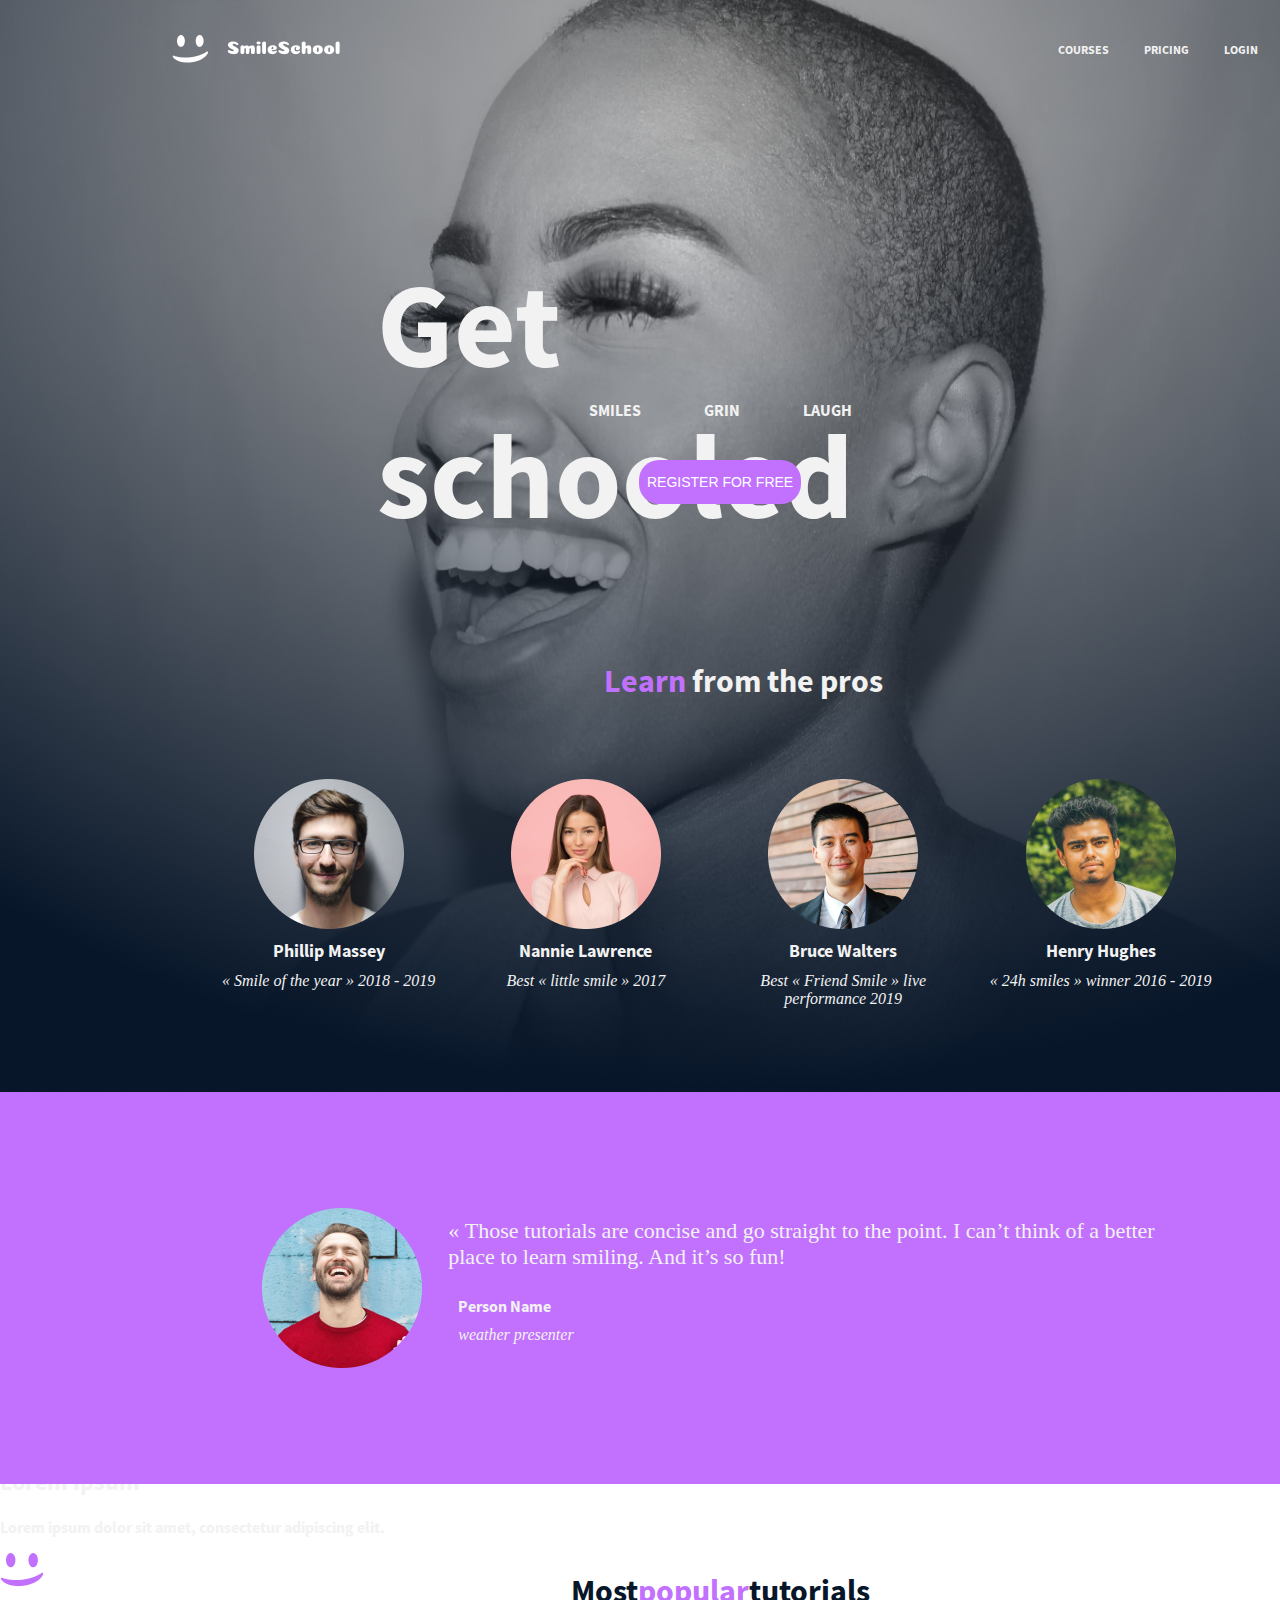
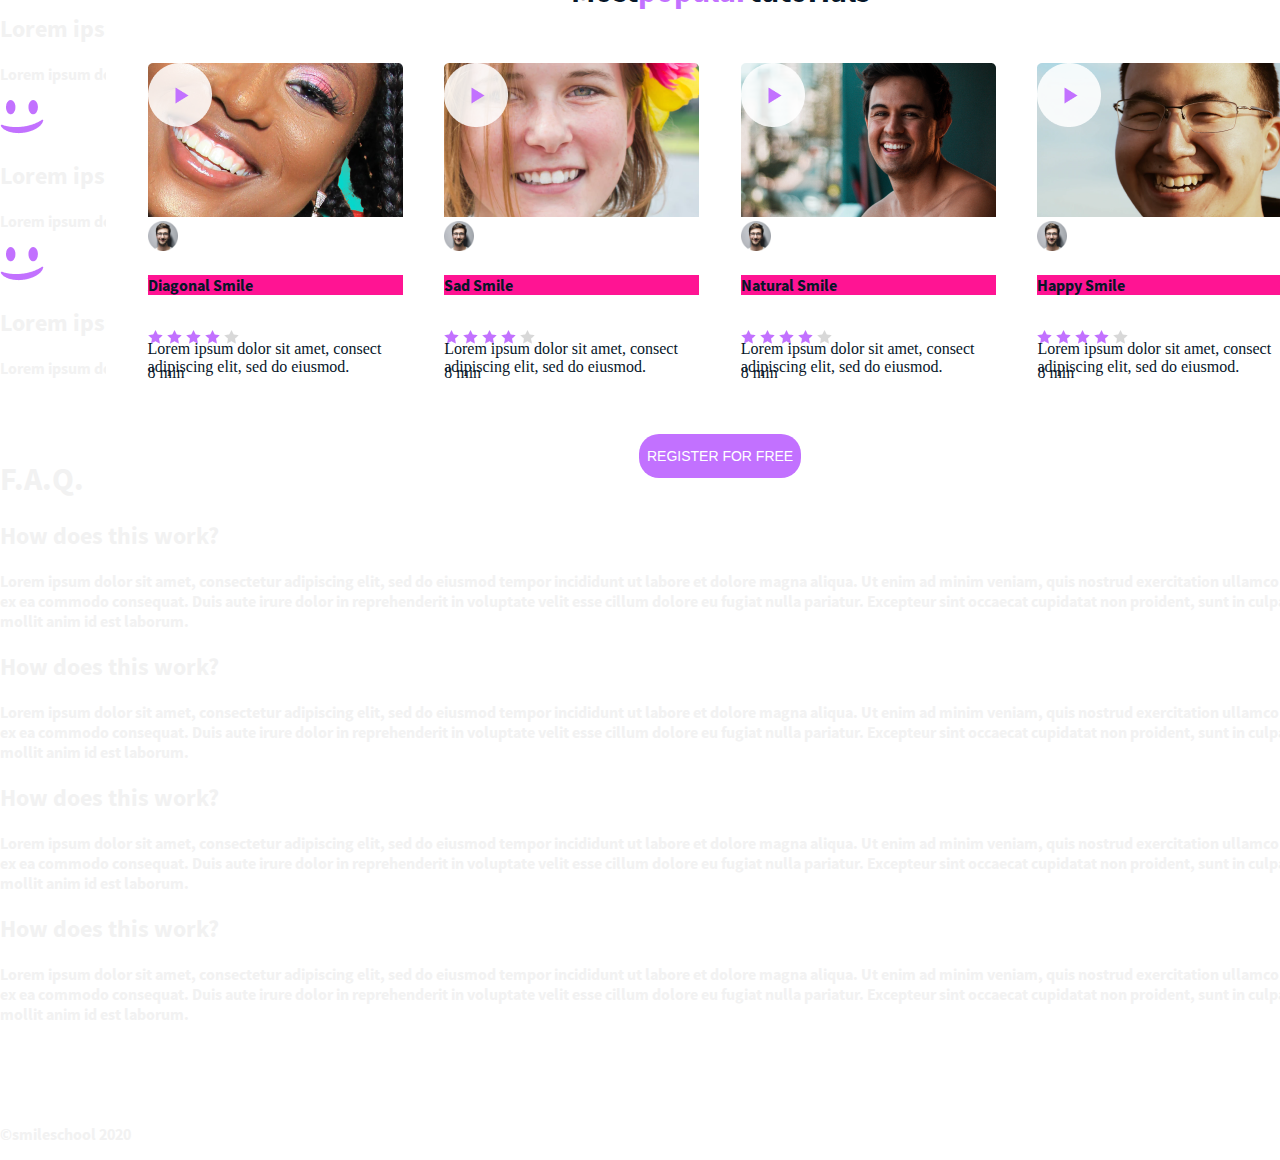
==== commit e65d7221: "add missing fonts and play image and update style for tuto section" ====
--- a/css_advanced/index.html
+++ b/css_advanced/index.html
@@ -74,10 +74,11 @@
 
         <section class="tutorials">
 
-            <h1>Most <span>popular</span> tutorials</h1>
+            <h1 class="tutos_title">Most <span>popular</span> tutorials</h1>
             <div class="videos">
                 <div class="video">
                     <img src="./img/preview.png" class="tuto_img">
+                    <img src="./img/play.png" class="play">
                     <h2 class="tuto_title">Diagonal Smile</h2>
                     <p class="tuto_text">Lorem ipsum dolor sit amet, consect adipiscing elit, sed do eiusmod.</p>
                     <div class ="Author">
@@ -85,71 +86,74 @@
                         <h3><span>Phillip Massey</span></h3>
                     </div>
                     <div class="rating">
-                        <div class="img stars">
-                            <img src="./img/Star_1.png" alt="Star_1">
-                            <img src="./img/Star_2.png" alt="Star_2">
-                            <img src="./img/Star_3.png" alt="Star_3">
-                            <img src="./img/Star_4.png" alt="Star_4">
-                            <img src="./img/Star_5.png" alt="Star_5">
-                        </div>
-                        <p>8 min</p>
+                        <div class="img_stars">
+                            <img src="./img/Star_1.png" alt="Star_1">
+                            <img src="./img/Star_2.png" alt="Star_2">
+                            <img src="./img/Star_3.png" alt="Star_3">
+                            <img src="./img/Star_4.png" alt="Star_4">
+                            <img src="./img/Star_5.png" alt="Star_5">
+                        </div>
+                        <p class="duration">8 min</p>
                     </div>
                 </div>
                 <div class="video">
                     <img src="./img/preview (1).png" class="tuto_img">
+                    <img src="./img/play.png" class="play">
                     <h2 class="tuto_title">Sad Smile</h2>
                     <p class="tuto_text">Lorem ipsum dolor sit amet, consect adipiscing elit, sed do eiusmod.</p>
                     <div class ="Author">
                         <img src="./img/avatar.png" class="tuto_pic">
-                        <h3>Phillip Massey</h3>
-                    </div>
-                    <div class="rating">
-                        <div class="img stars">
-                            <img src="./img/Star_1.png" alt="Star_1">
-                            <img src="./img/Star_2.png" alt="Star_2">
-                            <img src="./img/Star_3.png" alt="Star_3">
-                            <img src="./img/Star_4.png" alt="Star_4">
-                            <img src="./img/Star_5.png" alt="Star_5">
-                        </div>
-                        <p>8 min</p>
+                        <h3><span>Phillip Massey</span></h3>
+                    </div>
+                    <div class="rating">
+                        <div class="img_stars">
+                            <img src="./img/Star_1.png" alt="Star_1">
+                            <img src="./img/Star_2.png" alt="Star_2">
+                            <img src="./img/Star_3.png" alt="Star_3">
+                            <img src="./img/Star_4.png" alt="Star_4">
+                            <img src="./img/Star_5.png" alt="Star_5">
+                        </div>
+                        <p class="duration">8 min</p>
                     </div>
                 </div>
                 <div class="video">
                     <img src="./img/preview (2).png" class="tuto_img">
+                    <img src="./img/play.png" class="play">
                     <h2 class="tuto_title">Natural Smile</h2>
                     <p class="tuto_text">Lorem ipsum dolor sit amet, consect adipiscing elit, sed do eiusmod.</p>
                     <div class ="Author">
                         <img src="./img/avatar.png" class="tuto_pic">
-                        <h3>Phillip Massey</h3>
-                    </div>
-                    <div class="rating">
-                        <div class="img stars">
-                            <img src="./img/Star_1.png" alt="Star_1">
-                            <img src="./img/Star_2.png" alt="Star_2">
-                            <img src="./img/Star_3.png" alt="Star_3">
-                            <img src="./img/Star_4.png" alt="Star_4">
-                            <img src="./img/Star_5.png" alt="Star_5">
-                        </div>
-                        <p>8 min</p>
+                        <h3><span>Phillip Massey</span></h3>
+                    </div>
+                    <div class="rating">
+                        <div class="img_stars">
+                            <img src="./img/Star_1.png" alt="Star_1">
+                            <img src="./img/Star_2.png" alt="Star_2">
+                            <img src="./img/Star_3.png" alt="Star_3">
+                            <img src="./img/Star_4.png" alt="Star_4">
+                            <img src="./img/Star_5.png" alt="Star_5">
+                        </div>
+                        <p class="duration">8 min</p>
                     </div>
                 </div> 
                 <div class="video">
                     <img src="./img/preview (3).png" class="tuto_img">
+                    <img src="./img/play.png" class="play">
                     <h2 class="tuto_title">Happy Smile</h2>
                     <p class="tuto_text">Lorem ipsum dolor sit amet, consect adipiscing elit, sed do eiusmod.</p>
                     <div class ="Author">
                         <img src="./img/avatar.png" class="tuto_pic">
-                        <h3>Phillip Massey</h3>
-                    </div>
-                    <div class="rating">
-                        <div class="img stars">
-                            <img src="./img/Star_1.png" alt="Star_1">
-                            <img src="./img/Star_2.png" alt="Star_2">
-                            <img src="./img/Star_3.png" alt="Star_3">
-                            <img src="./img/Star_4.png" alt="Star_4">
-                            <img src="./img/Star_5.png" alt="Star_5">
-                        </div>
-                        <p>8 min</p>
+                        <h3><span>Phillip Massey</span></h3>
+                    </div>
+                    <div class="rating">
+                        <div class="img_stars">
+                            <img src="./img/Star_1.png" alt="Star_1">
+                            <img src="./img/Star_2.png" alt="Star_2">
+                            <img src="./img/Star_3.png" alt="Star_3">
+                            <img src="./img/Star_4.png" alt="Star_4">
+                            <img src="./img/Star_5.png" alt="Star_5">
+                        </div>
+                        <p class="duration">8 min</p>
                     </div>
                 </div>
             </div>
--- a/css_advanced/styles.css
+++ b/css_advanced/styles.css
@@ -1,3 +1,7 @@
+@font-face { font-family: Source Sans Pro; src: url('./fonts/SourceSansPro-Regular.otf'); }
+@font-face { font-family: Source Sans Pro; src: url('./fonts/SourceSansPro-Light.otf'); }
+@font-face { font-family: Source Sans Pro; src: url('./fonts/SourceSansPro-LightIt.otf'); }
+@font-face { font-family: Source Sans Pro; src: url('./fonts/SourceSansPro-BoldIt.otf'); }
 @font-face { font-family: Source Sans Pro; src: url('./fonts/SourceSansPro-Bold.otf'); }
 @font-face { font-family: SpinCycle; src: url('./fonts/spincycle_ot.otf'); }
 
@@ -194,28 +198,84 @@
     width:1228px;
     display: flex;
     flex-direction: column;
-    top: 542px;
+    top: 698px;
     left: 106px;
     color: #071629;
+    margin: 0px;
+    padding: 0px;
+    align-items: center;
+    background-color: #FFFFFF;
+}
+
+.tutorials .tutos_title {
+    margin: 0px;
+    padding: 0px;
+    height: 115px;
+    width:1228px;
+    display: flex;
+    justify-content: center;
 }
 
 .tutorials .videos {
     display:flex;
     flex-direction: row;
+    justify-content: space-evenly;
     height: 450px;
-    width:1228px;
-    background-color: dodgerblue;
-}
-
-.tutorials .video {
+    width: 1228px;
+    /* background-color:cadetblue; */
+}
+
+.tutorials .videos .video {
     width: 255px;
     height: 335px;
+    margin: 0px;
+    padding: 0px;
     display: flex;
     flex-direction: column;
     justify-content: center;
-    /* background-color: grey; */
-    font-family: Source sans Pro Bold;
-}
+    justify-content: space-between;
+    font-family: "Source sans Pro Bold";
+    color: #071629;
+}
+
+.tutorials .videos .video .tuto_img {
+    position: absolute;
+    width: 255px;
+    height: 154px;
+    z-index: 0;
+}
+
+.tutorials .videos .video .play {
+    position: absolute;
+    width: 64px;
+    height: 64px;
+    z-index: 10;
+}
+
+.tutorials .videos .video .tuto_title {
+    width:auto;
+    height: 20px;
+    position: relative;
+    align-items: center;
+    top: 199px;
+    color:#071629;
+    font-family: "Source sans Pro";
+    font-size: 16px;
+    background-color: deeppink;
+}
+
+.tutorials .videos .video .tuto_text {
+    width: 242px;
+    height: 48px;
+    position: relative;
+    top: 199px;
+    text-align: left;
+    color:#071629;
+    fill-opacity: 50.16%;
+
+    /* background-color: deeppink; */
+}
+
 .tutorials .videos .video .tuto_pic {
     height: 30px;
     width: 30px;
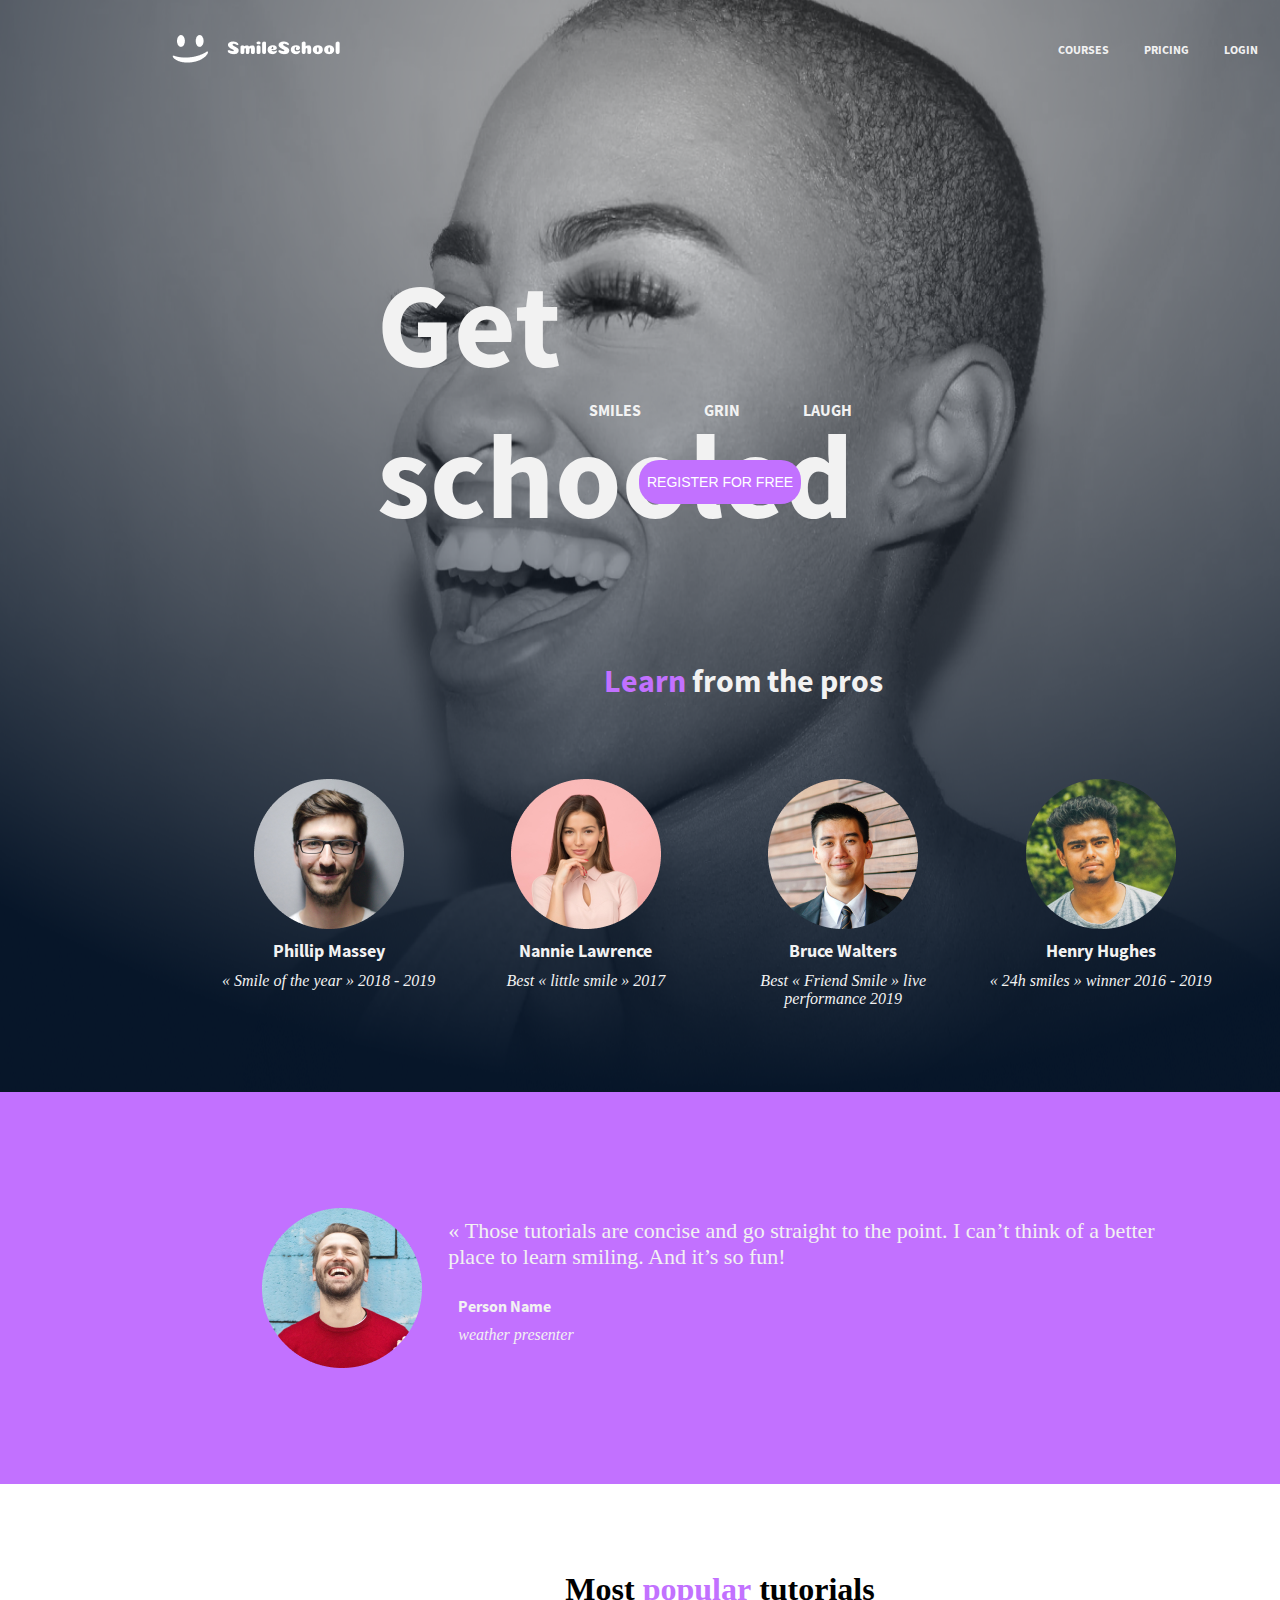
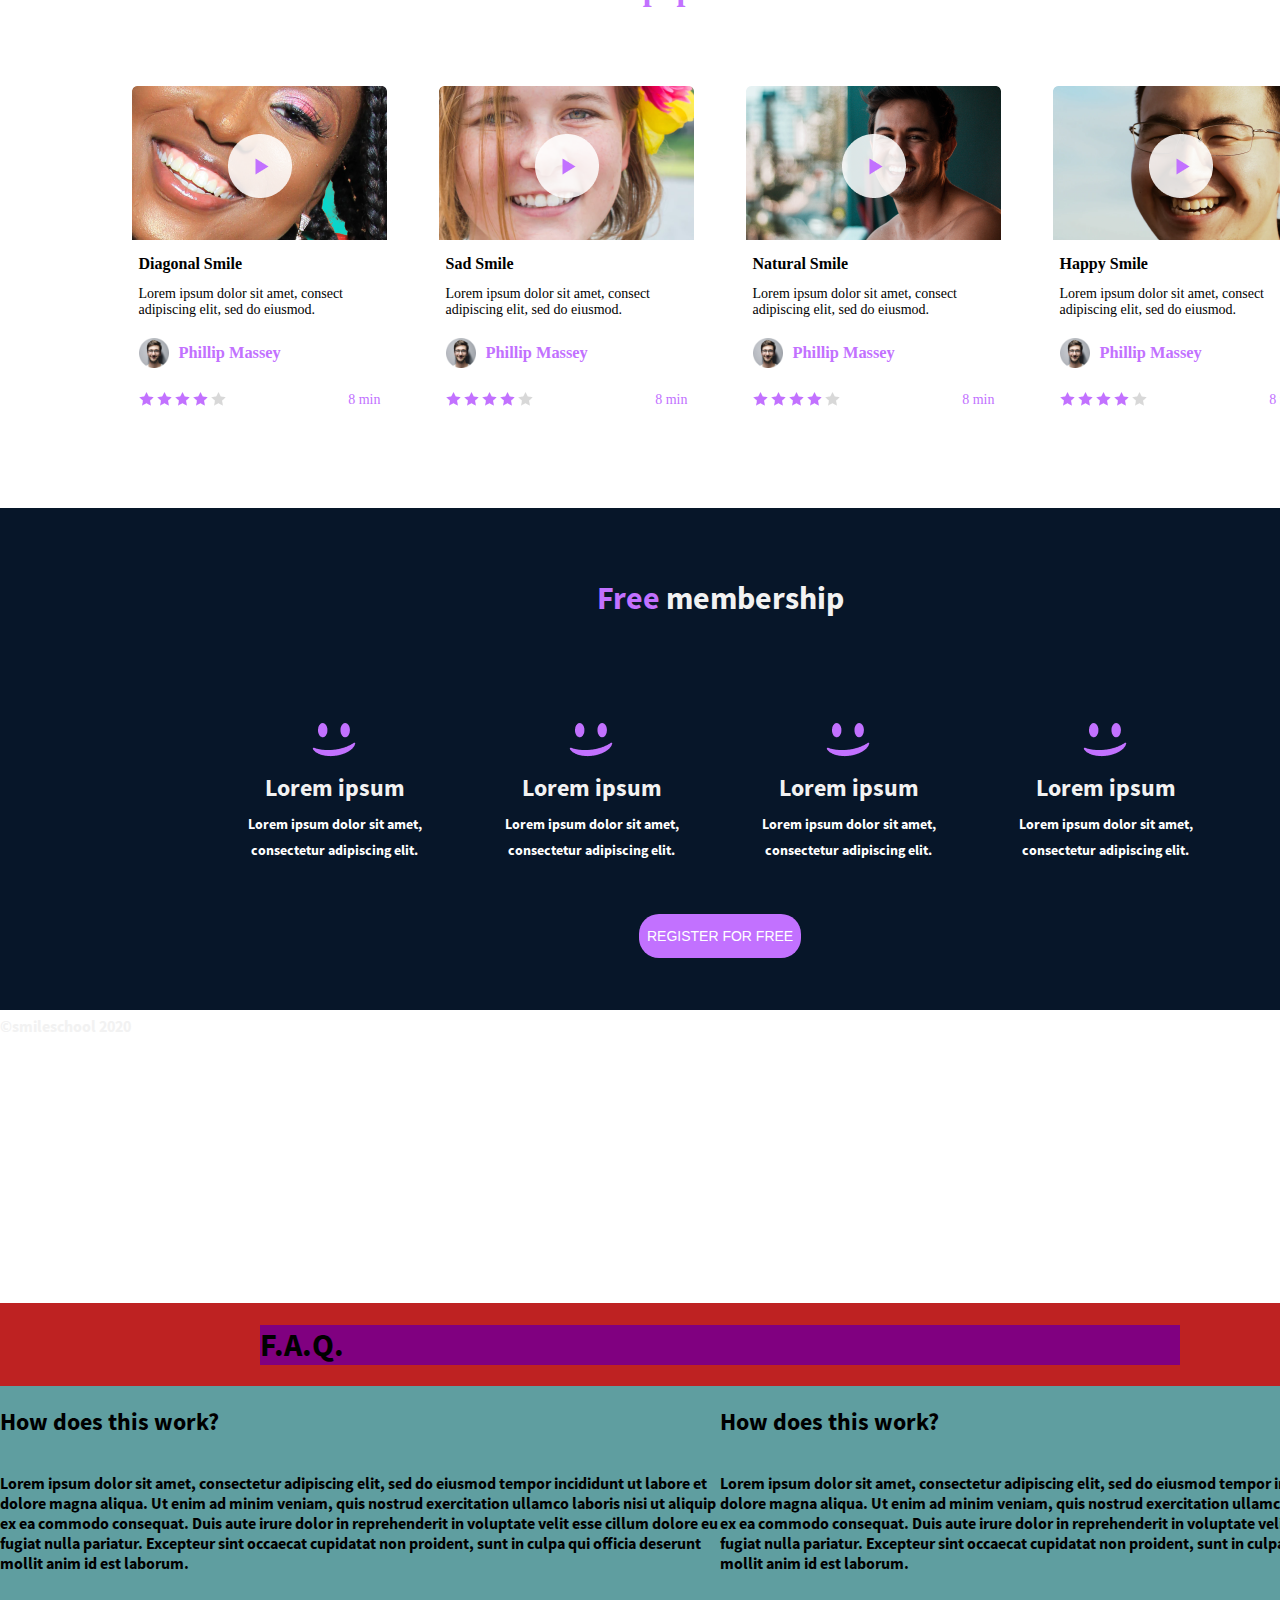
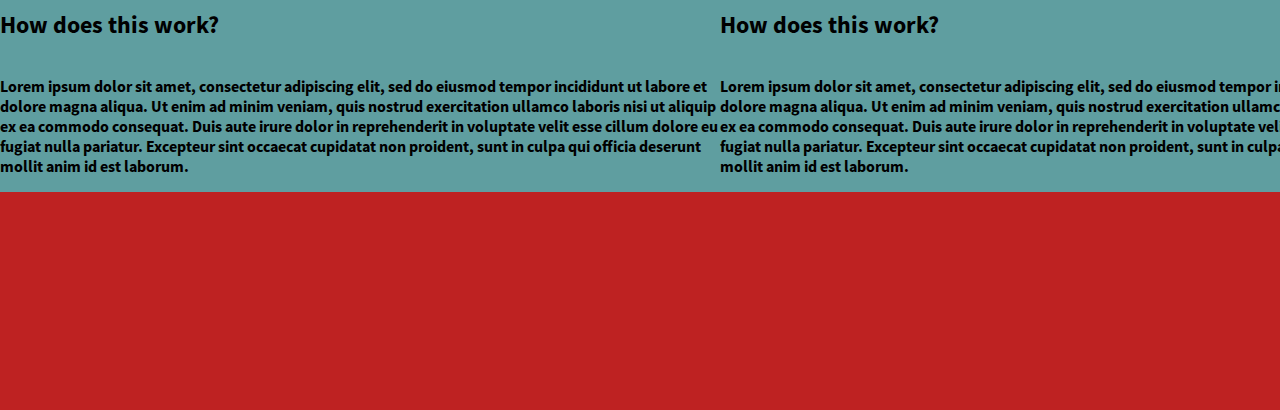
==== commit 38ab32a5: "finish style for membership section and begin th FAQ" ====
--- a/css_advanced/index.html
+++ b/css_advanced/index.html
@@ -160,7 +160,7 @@
         </section>
 
         <section class="membership">
-            <h1><span>Free</span> membership</h1>
+            <h1 class="member_title"><span >Free</span> membership</h1>
             <div class="large_block">
                 <div class="small_block">
                     <img src="./img/smile.png" alt="Smile">
--- a/css_advanced/styles.css
+++ b/css_advanced/styles.css
@@ -5,7 +5,6 @@
 @font-face { font-family: Source Sans Pro; src: url('./fonts/SourceSansPro-Bold.otf'); }
 @font-face { font-family: SpinCycle; src: url('./fonts/spincycle_ot.otf'); }
 
-
 body {
     background-image: url(./img/Object.png);
     background-repeat: no-repeat;
@@ -164,7 +163,6 @@
 }
 
 .quote .text {
-    /* background-color: darkslategrey; */
     width: 730px;
     height: 158px;
     margin: 0px;
@@ -193,90 +191,233 @@
 }
 
 .tutorials {
-    position: relative;
+    position:relative;
+    display: flex;
+    flex-direction: column;
+    align-items: center;
+    justify-content: 624px;
+    color:black;
+    width: 1440px;
     height: 450px;
-    width:1228px;
-    display: flex;
-    flex-direction: column;
+    margin: 0;
+    padding: 0;
     top: 698px;
-    left: 106px;
-    color: #071629;
-    margin: 0px;
-    padding: 0px;
-    align-items: center;
-    background-color: #FFFFFF;
-}
-
-.tutorials .tutos_title {
-    margin: 0px;
-    padding: 0px;
-    height: 115px;
-    width:1228px;
-    display: flex;
-    justify-content: center;
-}
-
-.tutorials .videos {
-    display:flex;
+}
+
+.tutos_title {
+    width: 1228px;
+    height:115px;
+    margin: 0px;
+    text-align: center;
+    font-family: "Source sans Pro Light";
+    font-size: 32px;
+}
+
+.tutos_title span {
+    font-family: "Source sans Pro Bold";
+    font-size: 32px;
+}
+
+.videos {
+    width: 1228px;
+    height: 335px;
+    display: flex;
     flex-direction: row;
-    justify-content: space-evenly;
-    height: 450px;
-    width: 1228px;
-    /* background-color:cadetblue; */
-}
-
-.tutorials .videos .video {
+    justify-content: space-around;
+}
+
+.video {
+    display: flex;
+    flex-direction: column;
+    align-items: center;
+    height: 335px;
     width: 255px;
-    height: 335px;
-    margin: 0px;
-    padding: 0px;
-    display: flex;
-    flex-direction: column;
-    justify-content: center;
-    justify-content: space-between;
-    font-family: "Source sans Pro Bold";
-    color: #071629;
-}
-
-.tutorials .videos .video .tuto_img {
-    position: absolute;
+}
+
+.tuto_img {
+    display: flex;
     width: 255px;
     height: 154px;
+    align-items: center;
+    border-top-right-radius: 5px;
+    border-top-left-radius: 5px;
     z-index: 0;
 }
 
-.tutorials .videos .video .play {
+.play {
+    display: flex;
     position: absolute;
     width: 64px;
     height: 64px;
+    align-items: center;
+    top: 163px;
     z-index: 10;
 }
 
-.tutorials .videos .video .tuto_title {
-    width:auto;
-    height: 20px;
-    position: relative;
-    align-items: center;
-    top: 199px;
-    color:#071629;
-    font-family: "Source sans Pro";
+.tuto_title {
+    font-family: "Source sans Pro Bold";
     font-size: 16px;
-    background-color: deeppink;
-}
-
-.tutorials .videos .video .tuto_text {
     width: 242px;
-    height: 48px;
-    position: relative;
-    top: 199px;
-    text-align: left;
-    color:#071629;
-    fill-opacity: 50.16%;
-
-    /* background-color: deeppink; */
-}
-
-.tutorials .videos .video .tuto_pic {
+    margin-top: 15px;
+    margin-bottom: 5px;
+}
+
+.tuto_text {
+    font-family: "Source sans Pro Regular";
+    font-size: 14px;
+    width: 242px;
+    margin-top: 8px;
+    margin-bottom: 8px;
+}
+
+.Author {
+    font-family: "Source sans Pro Semi Bold";
+    font-size: 14px;
+    width: 242px;
+    display: flex;
+    flex-direction: row;
+    align-items: center;
+    justify-content: flex-start;
+    gap: 10px;
+}
+
+.tuto_pic {
+    display: flex;
     height: 30px;
     width: 30px;
+}
+
+.rating {
+    display: flex;
+    flex-direction: row;
+    align-items: center;
+    width: 242px;
+    margin-top: 8px;
+    margin-bottom: 4px;
+    justify-content: space-between;
+}
+
+.duration {
+    font-family: "Source sans Pro Semi Bold";
+    font-size: 14px;
+    position:relative;
+    right: 0px;
+    margin-top: 5px;
+    margin-bottom: 5px;
+    color:#C271FF
+}
+
+.membership {
+    display: flex;
+    top: 70px;
+    position: relative;
+    flex-direction: column;
+    align-items: center;
+    top: 785px;
+    width: 1440px;
+    height: 502px;
+    background-color: #071629;
+}
+
+.member_title {
+    position:relative;
+    width: 247px;
+    height: 40px;
+    top:70px;
+    font-family: "Source sans Pro";
+    font-size: 32px;
+    font-weight: 300;
+    text-align: center;
+    margin: 0px;
+    padding: 0px;
+}
+
+.member_title span {
+    color: #C271FF;
+    text-align: center;
+    font-family: "Source Sans Pro";
+    font-size: 32px;
+    font-style: normal;
+    font-weight: 700;
+    line-height: normal;
+    font-weight: 700;
+}
+
+
+.large_block {
+    position:relative;
+    display:flex;
+    flex-direction: row;
+    align-items: center;
+    justify-content: space-around;
+    top: 168px;
+}
+
+.small_block {
+    display: flex;
+    flex-direction: column;
+    align-items: center;
+    text-align: center;
+    justify-content: space-around;
+    width: 257px;
+    height: 153px;
+
+}
+
+.small_block h2 {
+    width: 256px;
+    height: 26px;
+    top: 62px;
+    margin: 0px;
+}
+
+.small_block p{
+    width: 212px;
+    height: 52px;
+    top: 101px;
+    margin: 0px;
+    color: #FFF;
+    text-align: center;
+    font-family: Source Sans Pro;
+    font-size: 14px;
+    font-style: normal;
+    font-weight: 400;
+    line-height: 26px; /* 185.714% */
+}
+
+.membership .register {
+    position: absolute;
+    align-items: center;
+    top: 406px;
+}
+
+.FAQ {
+    width: 1440px;
+    height: 707px;
+    position: relative;
+    top: 1078px;
+    margin: 0;
+    padding:0;
+    display: flex;
+    align-items: center;
+    flex-direction: column;
+    background-color: #be2222;
+    color: black;
+}
+
+.FAQ h1 {
+    width: 920px;
+    background-color: purple;
+}
+
+.row_block {
+    display: flex;
+    flex-direction: row;
+    background-color: darkorange;
+}
+
+.item_block {
+    display: flex;
+    flex-direction: column;
+    background-color: cadetblue;
 }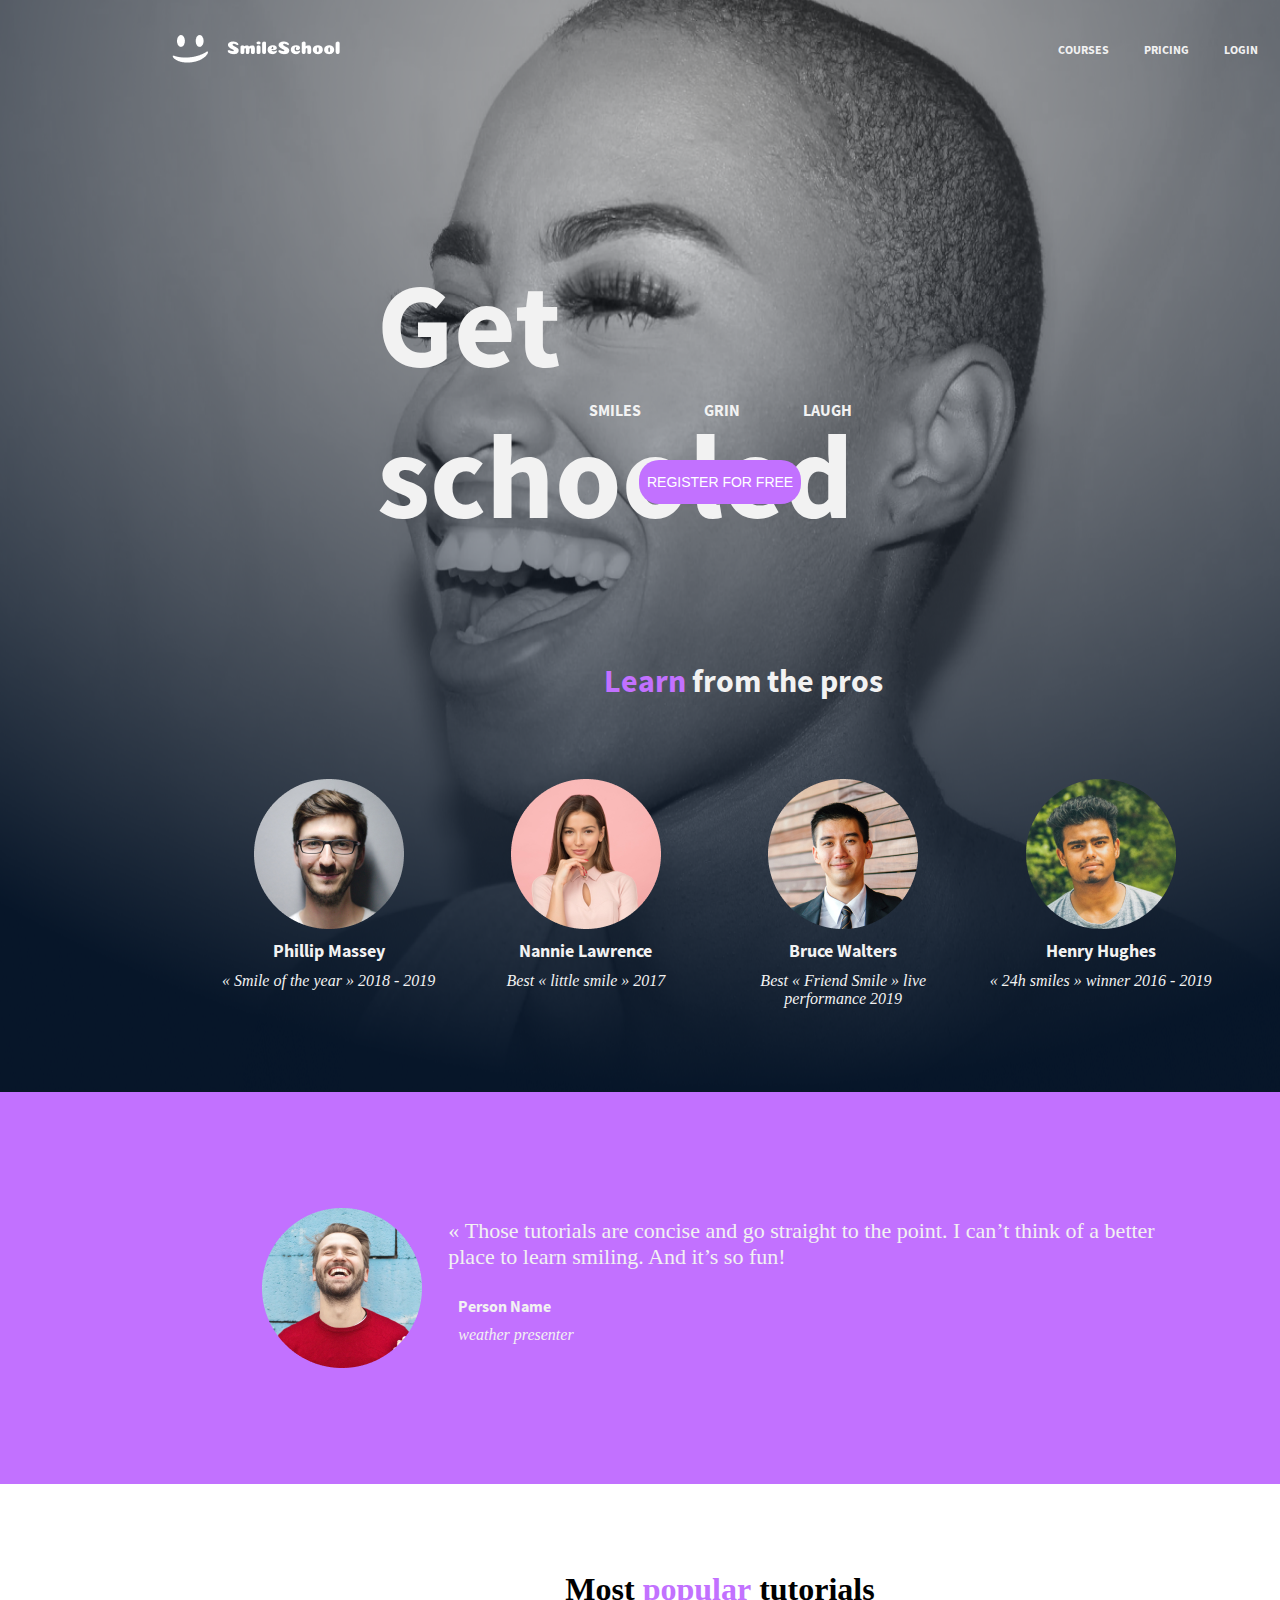
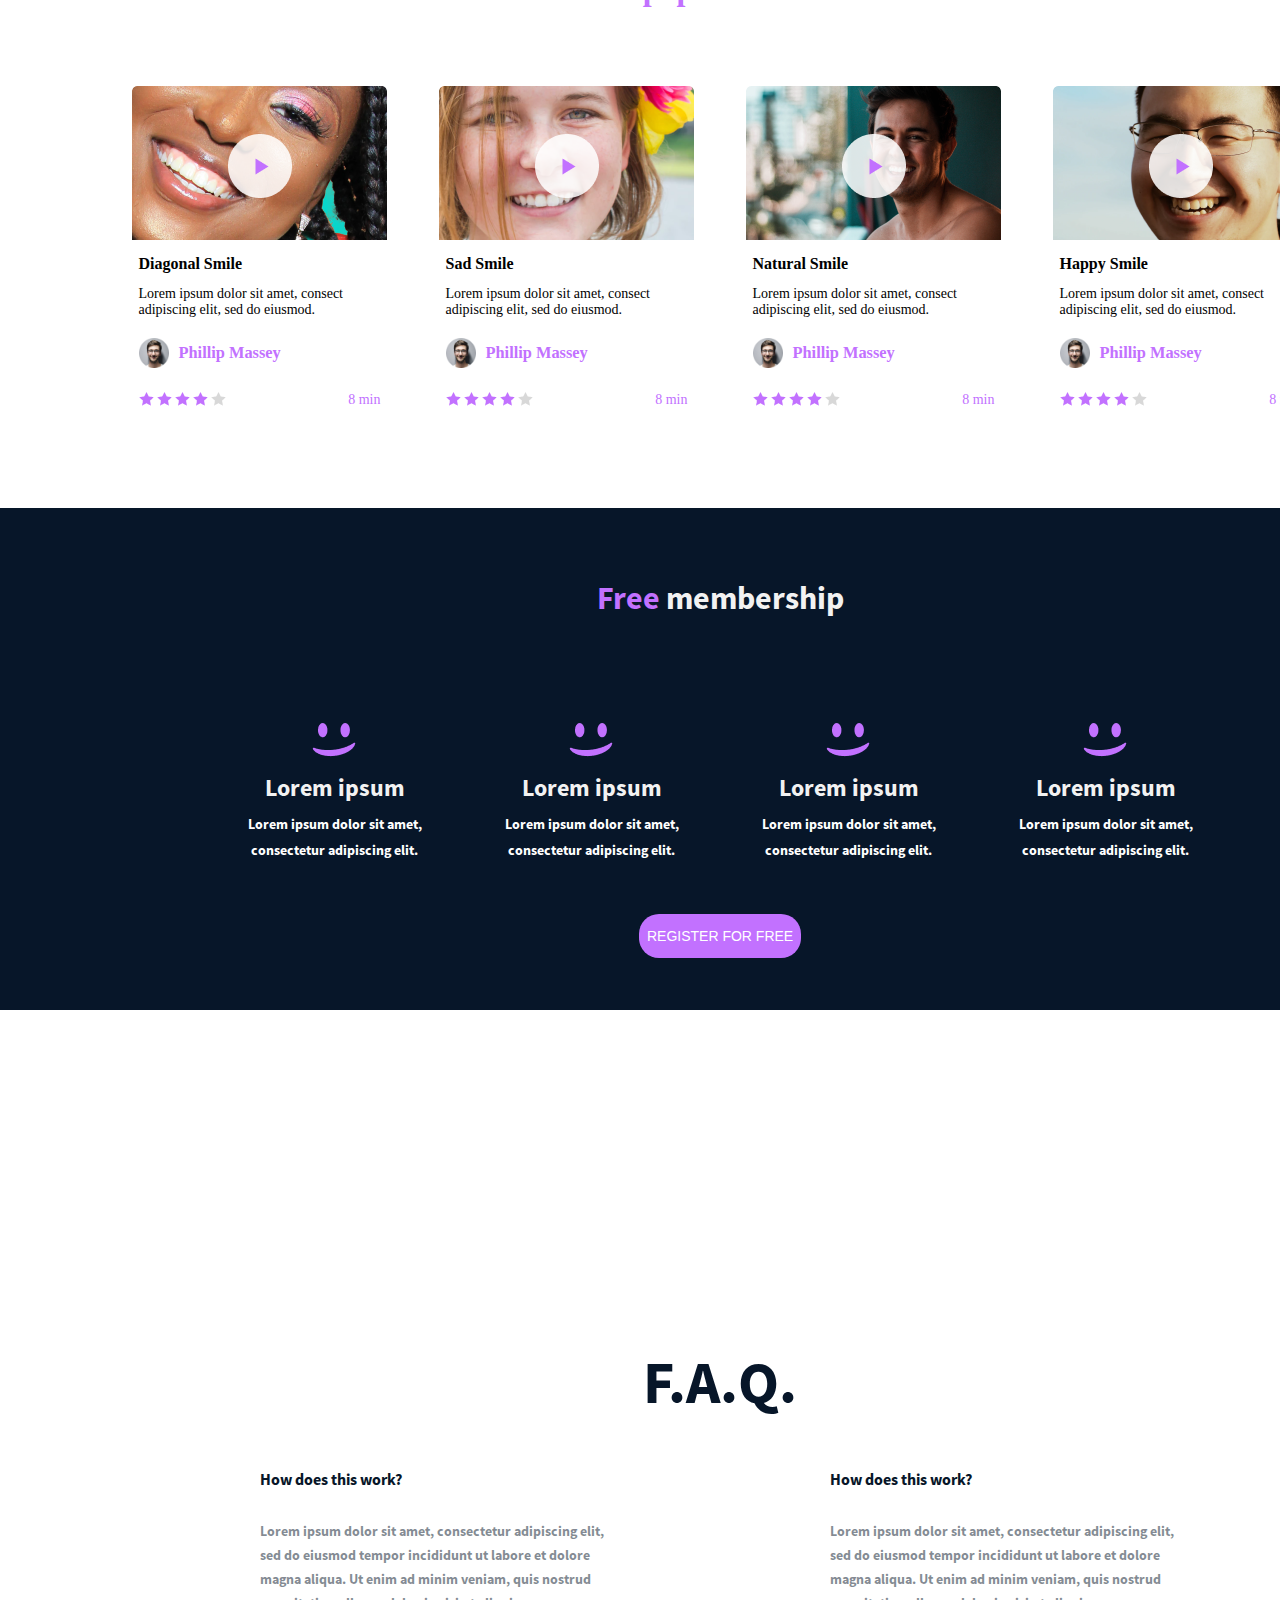
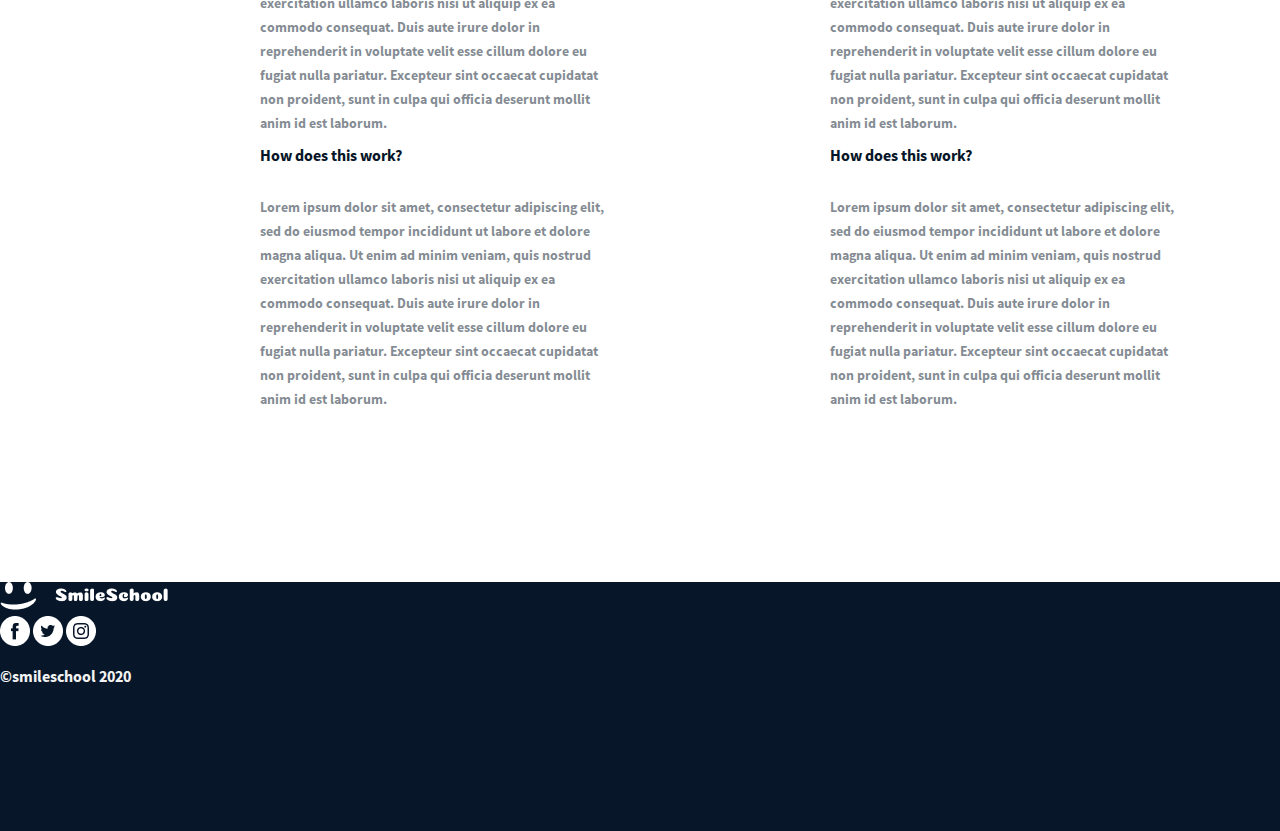
==== commit fd4dcc3a: "finish style for membership section and continue the FAQ section style" ====
--- a/css_advanced/index.html
+++ b/css_advanced/index.html
@@ -210,7 +210,7 @@
             </div>
         </section>
     </main>
-    <footer class="footer">
+    <footer>
         <div class="footer_block">
             <div class="footer_content">
                 <img src="./img/logo.png" alt="logo">
--- a/css_advanced/styles.css
+++ b/css_advanced/styles.css
@@ -401,23 +401,72 @@
     display: flex;
     align-items: center;
     flex-direction: column;
-    background-color: #be2222;
+    background-color: #FFF;
+    font-family: "Source sans Pro";
     color: black;
 }
 
 .FAQ h1 {
     width: 920px;
-    background-color: purple;
+    color: #071629;
+    text-align: center;
+    font-family: "Source Sans Pro";
+    font-size: 60px;
+    font-style: normal;
+    font-weight: 300;
+    line-height: normal;
+    /* background-color: purple; */
 }
 
 .row_block {
+    width: 920px;
+    height: 353.5px;
     display: flex;
     flex-direction: row;
-    background-color: darkorange;
+    align-items: center;
+    justify-content: space-between;
+
+    /* background-color: darkorange; */
 }
 
 .item_block {
     display: flex;
     flex-direction: column;
-    background-color: cadetblue;
+    text-align: left;
+
+    /* background-color: cadetblue; */
+}
+
+.item_block h2 {
+    margin: 0px;
+    width: 145px;
+    height: 20px;
+    margin-bottom: 15px;
+    color: #071629;
+    font-family: "Source Sans Pro";
+    font-size: 16px;
+    font-style: normal;
+    font-weight: 700;
+    line-height: normal;
+}
+
+.item_block p {
+    width: 350px;
+    height: 192px;
+    margin-top: 15px;
+    color: rgba(7, 22, 41, 0.50);
+    font-family: "Source Sans Pro";
+    font-size: 14px;
+    font-style: normal;
+    font-weight: 400;
+    line-height: 24px; /* 171.429% */
+}
+
+footer {
+    display: flex;
+    position: relative;
+    top: 1250px;
+    width: 1440px;
+    height:249px;
+    background-color: #071629;
 }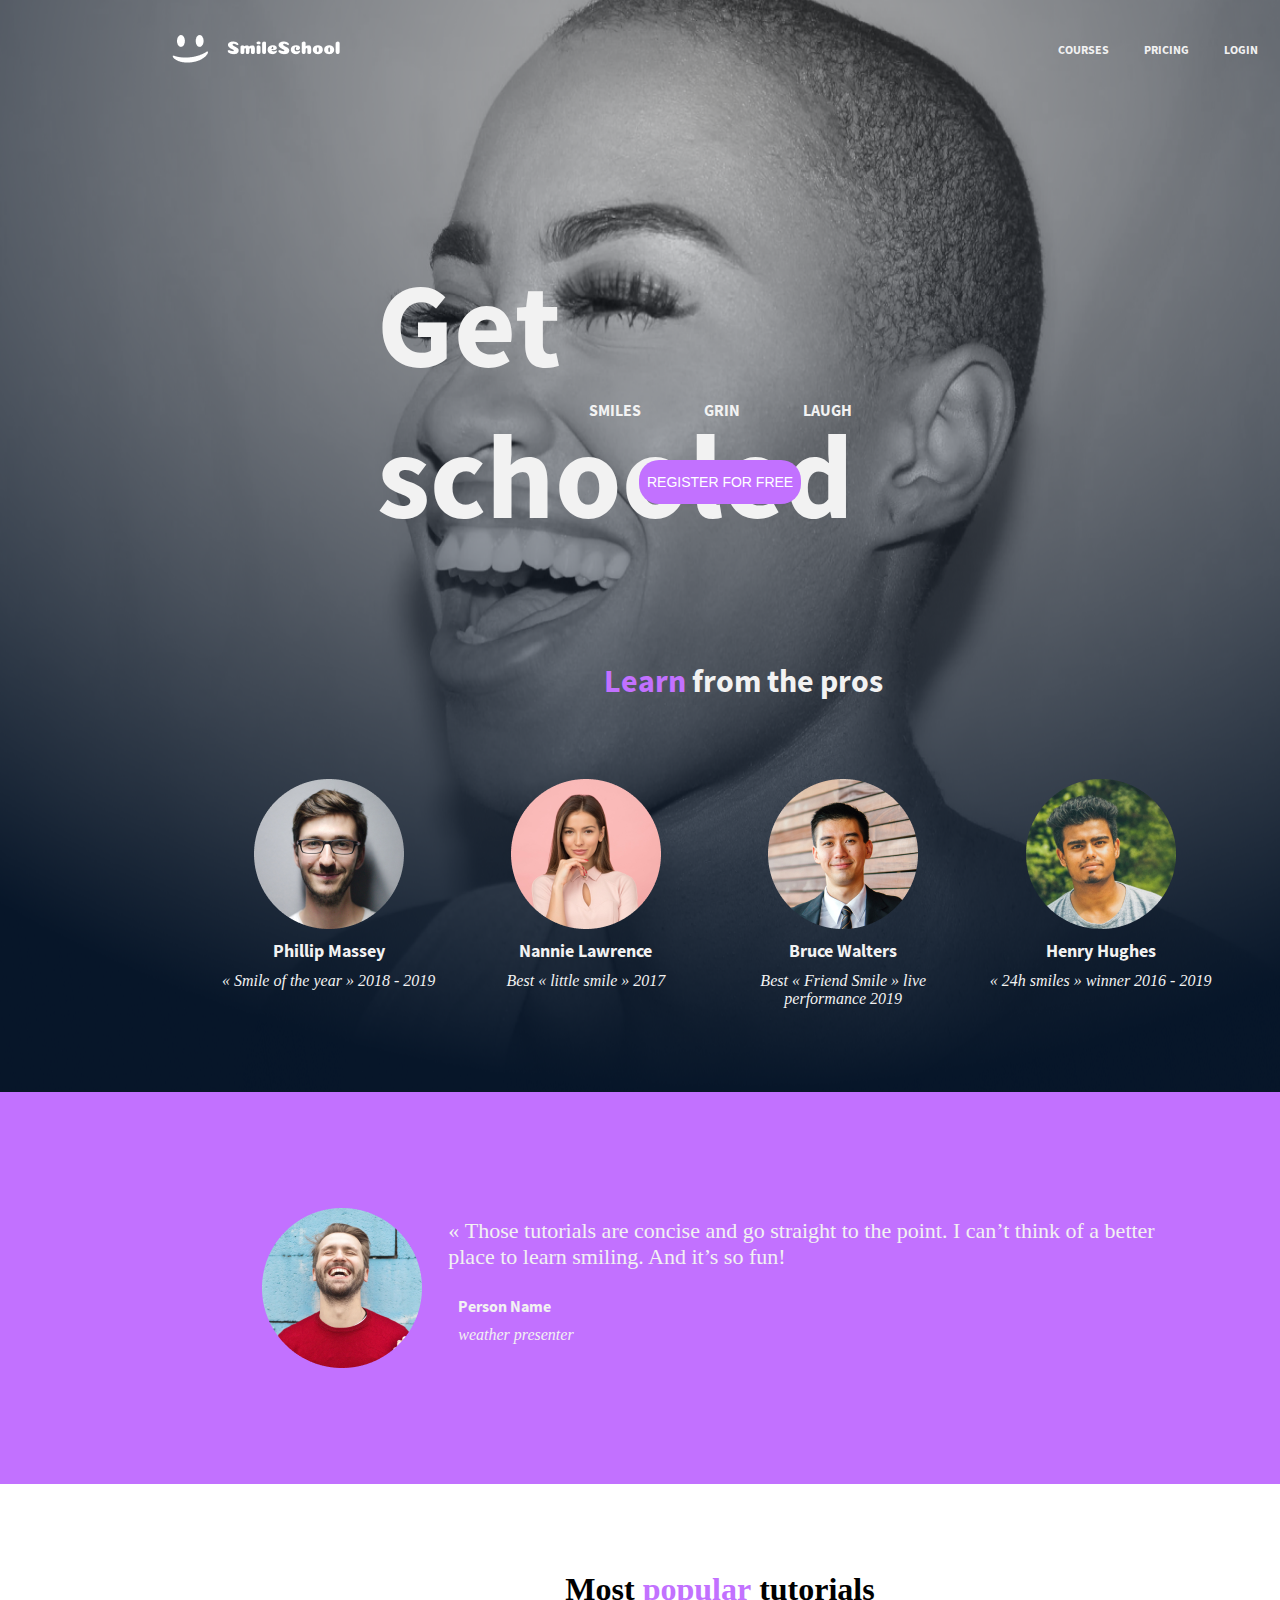
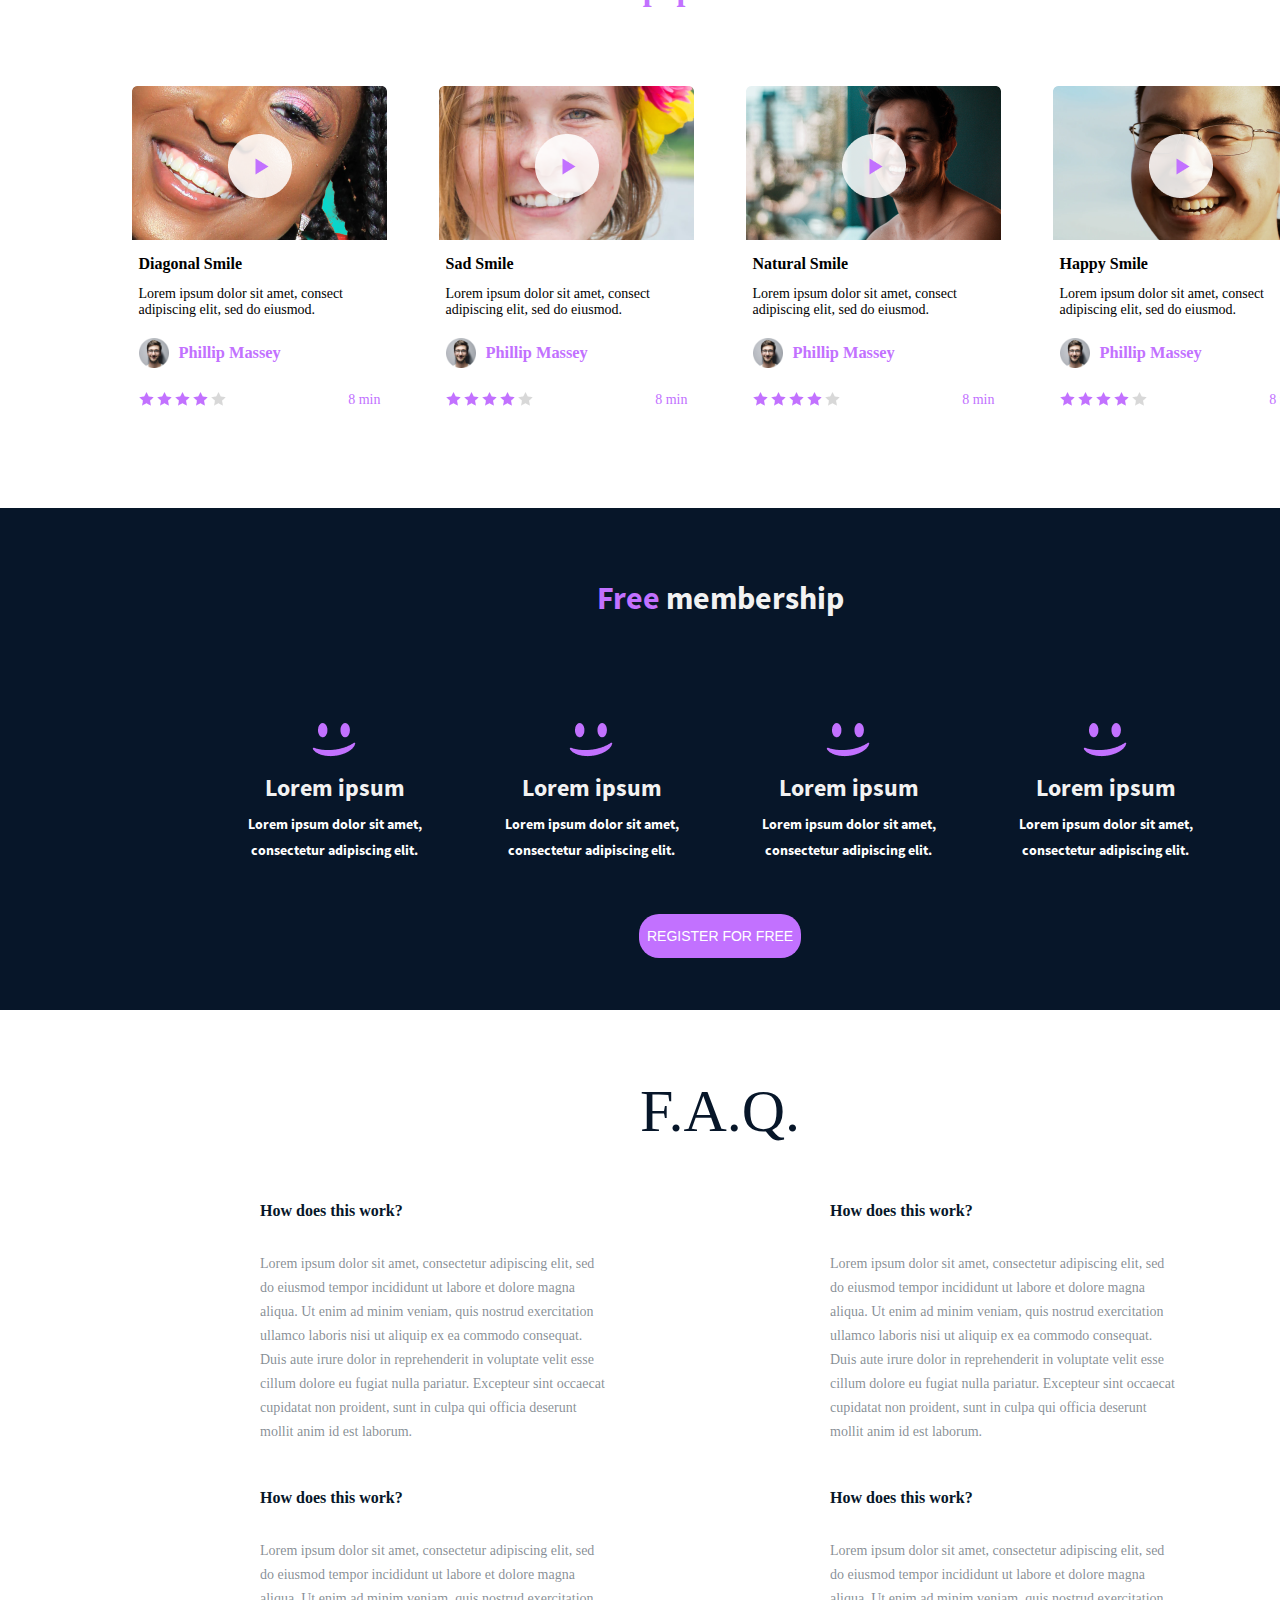
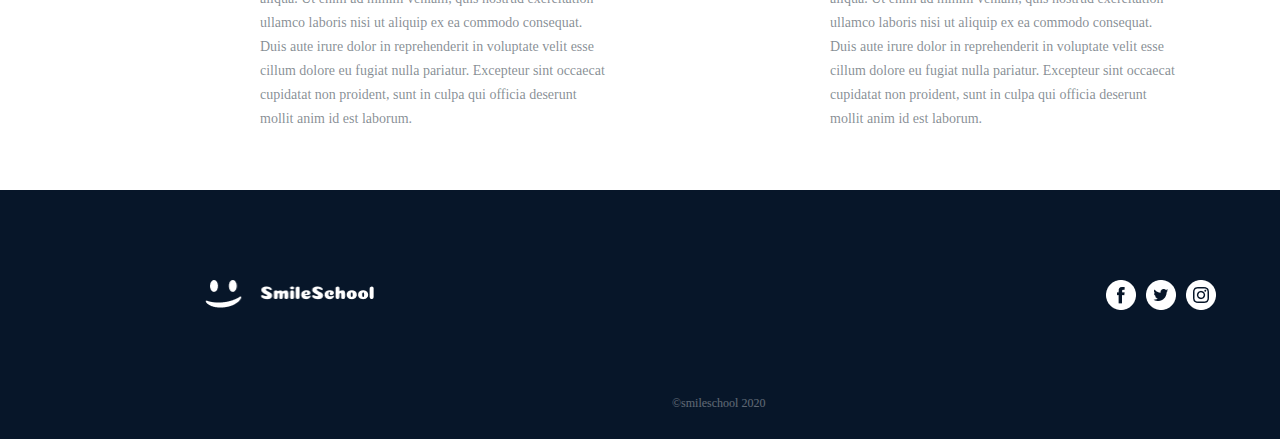
==== commit 9ec3ed39: "finish style for footer" ====
--- a/css_advanced/index.html
+++ b/css_advanced/index.html
@@ -213,14 +213,14 @@
     <footer>
         <div class="footer_block">
             <div class="footer_content">
-                <img src="./img/logo.png" alt="logo">
+                <img src="./img/logo.png" class="logo">
                 <div class="social_network">
                     <a href="https://www.facebook.com/"><img src="./img/Combined Shape.png" alt="facebook"></a>
                     <a href="https://twitter.com/"><img src="./img/Combined Shape (1).png" alt="twitter"></a>
                     <a href="https://www.instagram.com/"><img src="./img/Instagram_White.png" alt="instagram"></a>
                 </div>
-                <p>©smileschool 2020</p>
-            </div>
+            </div>
+            <p class="footer_text">©smileschool 2020</p>
         </div>
     </footer>
 </body>
--- a/css_advanced/styles.css
+++ b/css_advanced/styles.css
@@ -382,7 +382,7 @@
     font-size: 14px;
     font-style: normal;
     font-weight: 400;
-    line-height: 26px; /* 185.714% */
+    line-height: 26px; 
 }
 
 .membership .register {
@@ -395,7 +395,7 @@
     width: 1440px;
     height: 707px;
     position: relative;
-    top: 1078px;
+    top: 785px;
     margin: 0;
     padding:0;
     display: flex;
@@ -410,12 +410,12 @@
     width: 920px;
     color: #071629;
     text-align: center;
-    font-family: "Source Sans Pro";
+    margin-top: 67px;
+    font-family: "Source Sans Pro Light";
     font-size: 60px;
     font-style: normal;
     font-weight: 300;
     line-height: normal;
-    /* background-color: purple; */
 }
 
 .row_block {
@@ -425,16 +425,14 @@
     flex-direction: row;
     align-items: center;
     justify-content: space-between;
-
-    /* background-color: darkorange; */
 }
 
 .item_block {
     display: flex;
     flex-direction: column;
     text-align: left;
-
-    /* background-color: cadetblue; */
+    margin-top: 15px;
+    margin-bottom: 15px;
 }
 
 .item_block h2 {
@@ -443,7 +441,7 @@
     height: 20px;
     margin-bottom: 15px;
     color: #071629;
-    font-family: "Source Sans Pro";
+    font-family: "Source Sans Pro Bold";
     font-size: 16px;
     font-style: normal;
     font-weight: 700;
@@ -454,19 +452,68 @@
     width: 350px;
     height: 192px;
     margin-top: 15px;
+    margin-bottom: 15px;
     color: rgba(7, 22, 41, 0.50);
-    font-family: "Source Sans Pro";
+    font-family: "Source Sans Pro Regular";
     font-size: 14px;
     font-style: normal;
     font-weight: 400;
-    line-height: 24px; /* 171.429% */
+    line-height: 24px;
 }
 
 footer {
     display: flex;
     position: relative;
-    top: 1250px;
+    justify-content: center;
+    top: 858px;
     width: 1440px;
     height:249px;
     background-color: #071629;
+}
+
+.footer_block {
+    position: relative;
+    width: 1031px;
+    display: flex;
+    flex-direction: column;
+    justify-content: center;
+    align-items: center;
+}
+ 
+.footer_content {
+    width: 1031px;
+    display: flex;
+    flex-direction: row;
+    justify-content: space-between;
+    align-items: center;
+}
+
+.logo {
+    width: 169px;
+    height: 30px;
+    display: flex;
+}
+
+.social_network {
+    display:flex;
+    flex-direction: row;
+    width: 130px;
+    height: 30px;
+    gap:10px;
+}
+
+.footer_text {
+    width: 96px;
+    height: 15px;
+    display: flex;
+    position: relative;
+    top: 74px;
+    text-align: center;
+    color: #FFF;
+    font-family: "Source Sans Pro Regular";
+    font-size: 12px;
+    font-style: normal;
+    font-weight: 400;
+    line-height: normal;
+    opacity: 0.3517;;
 }